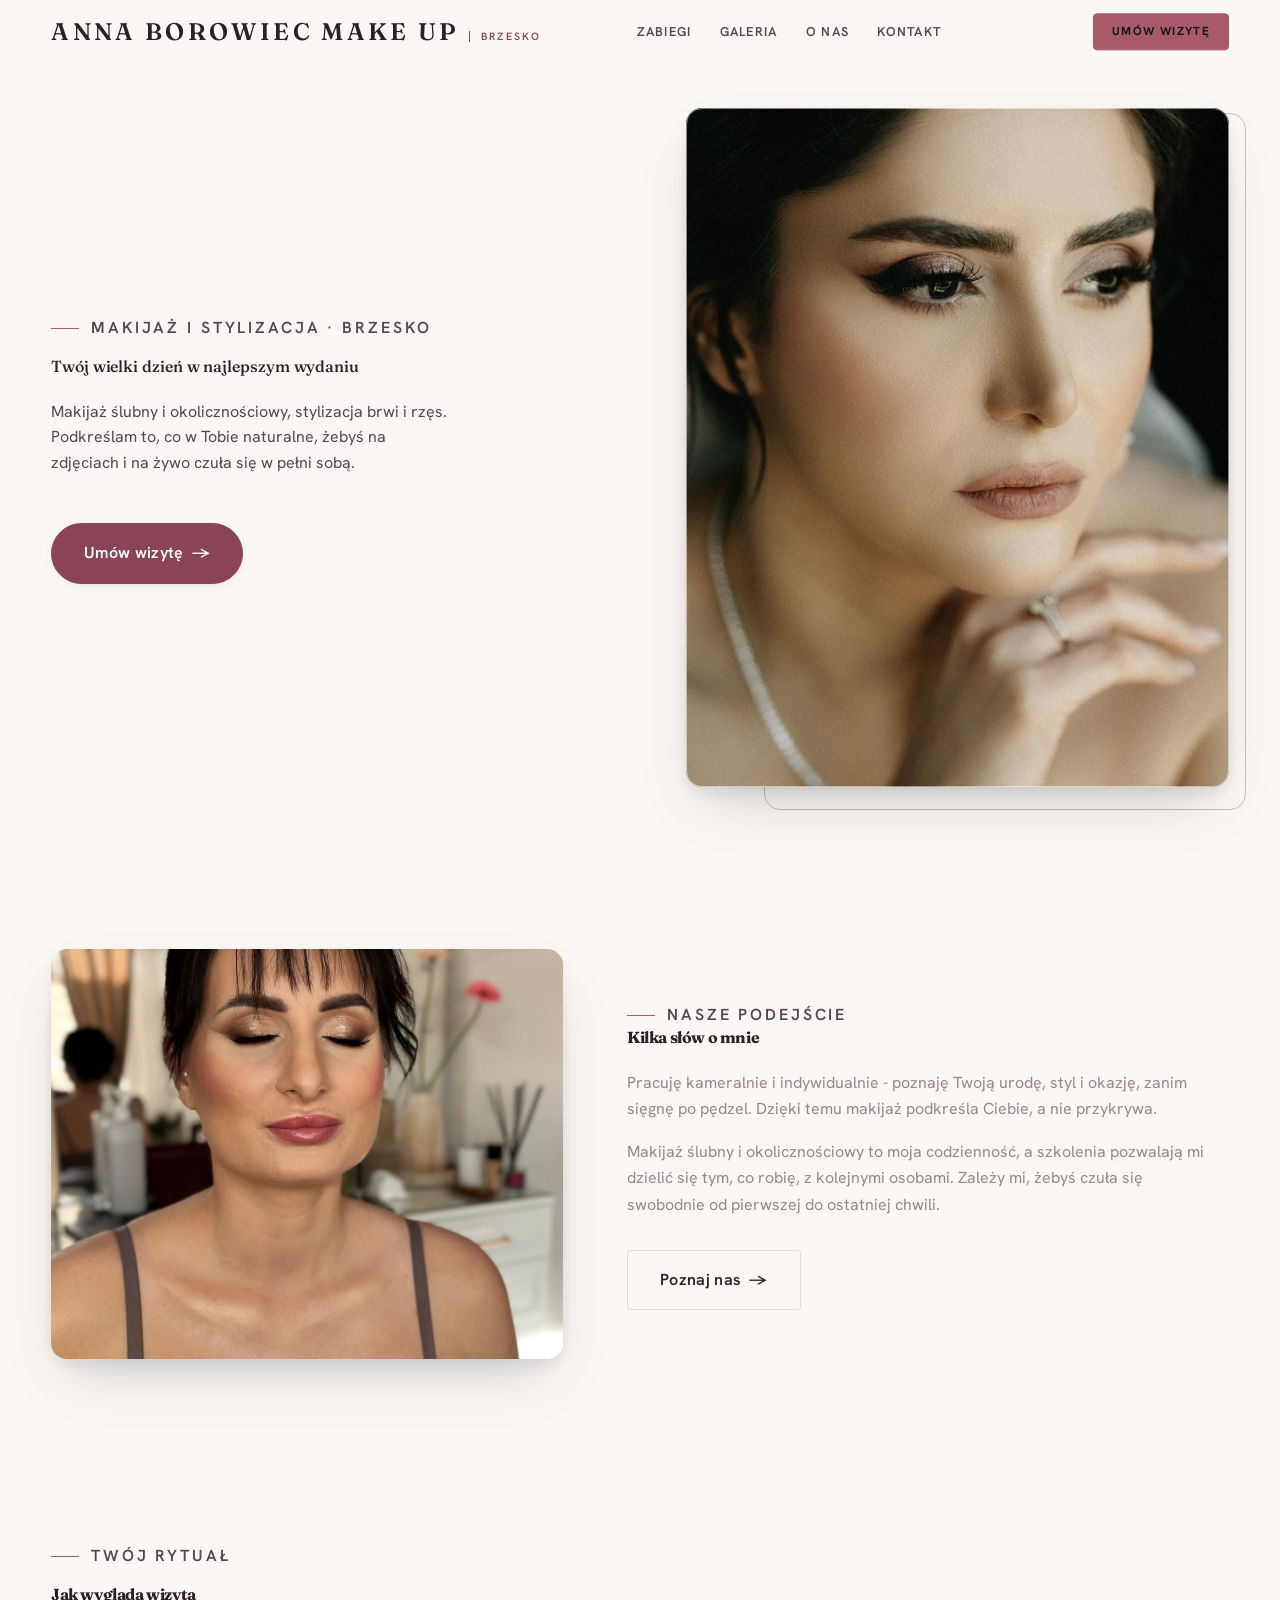
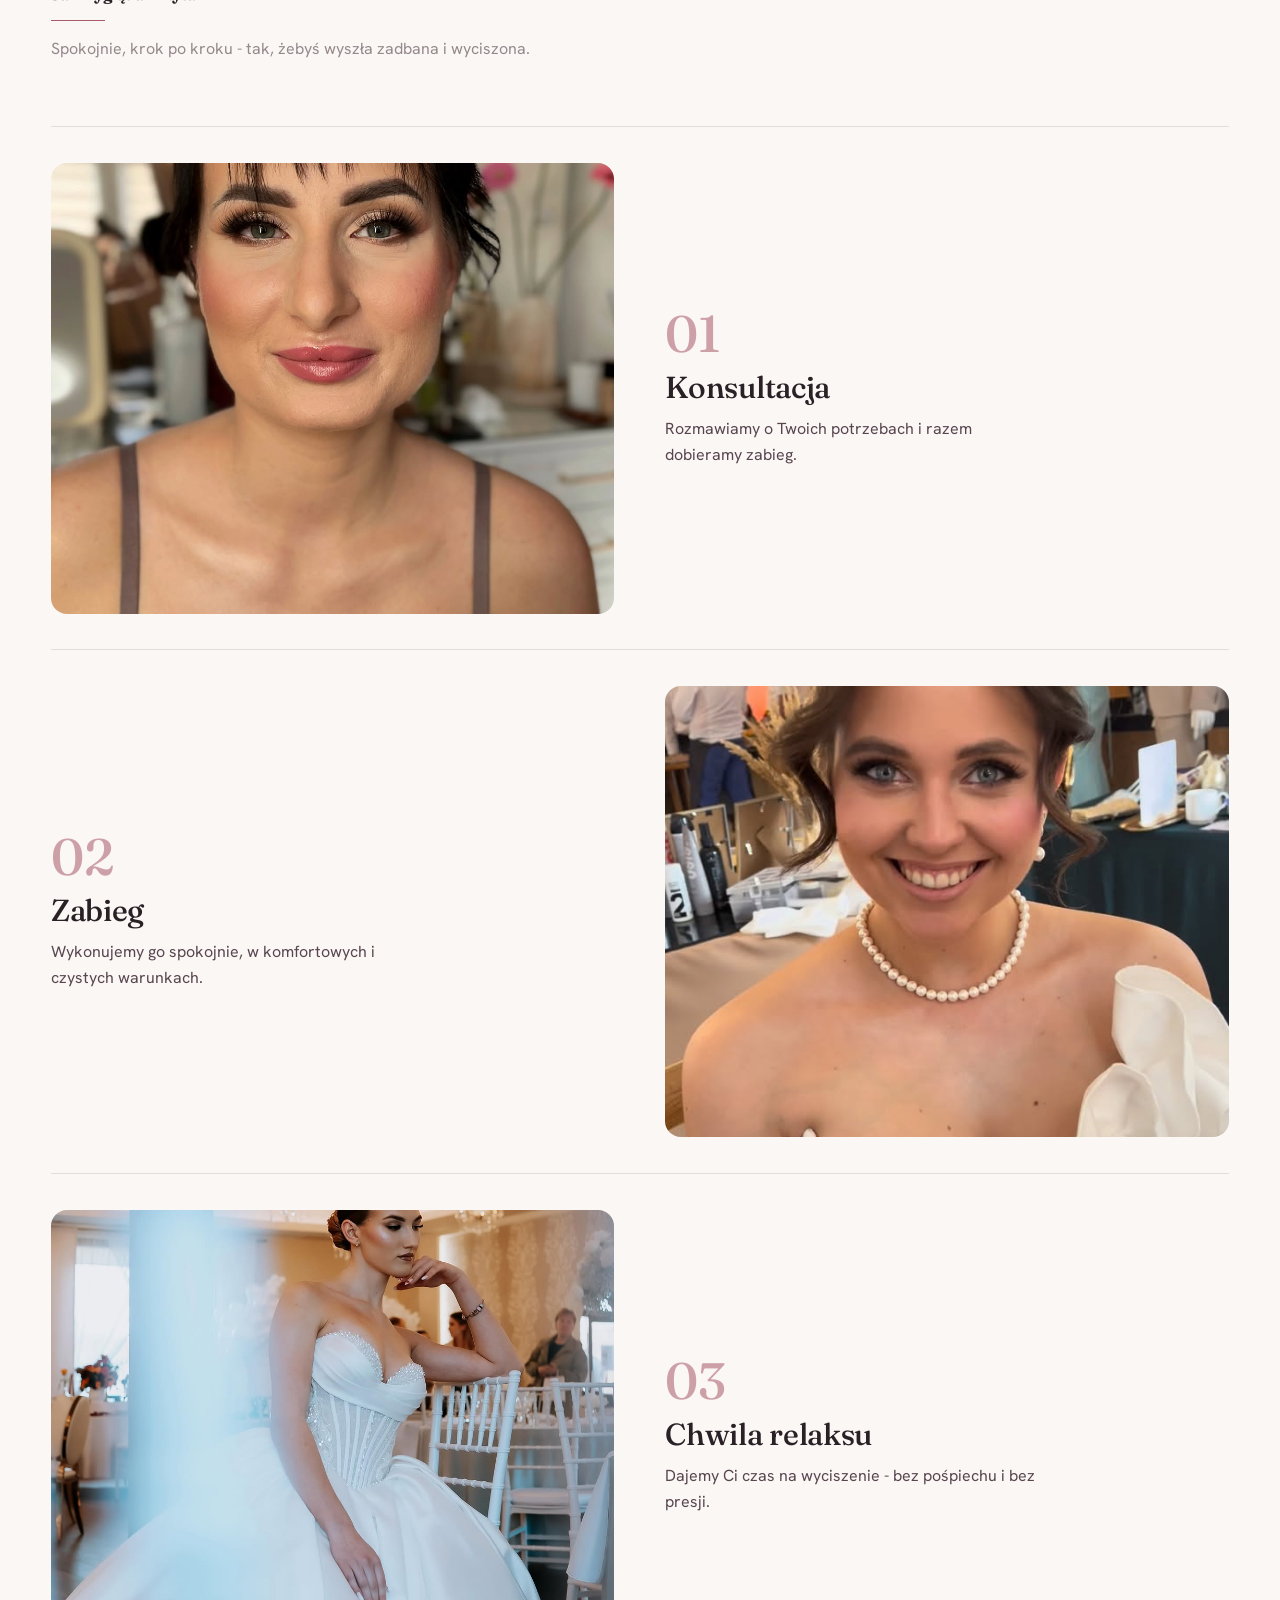
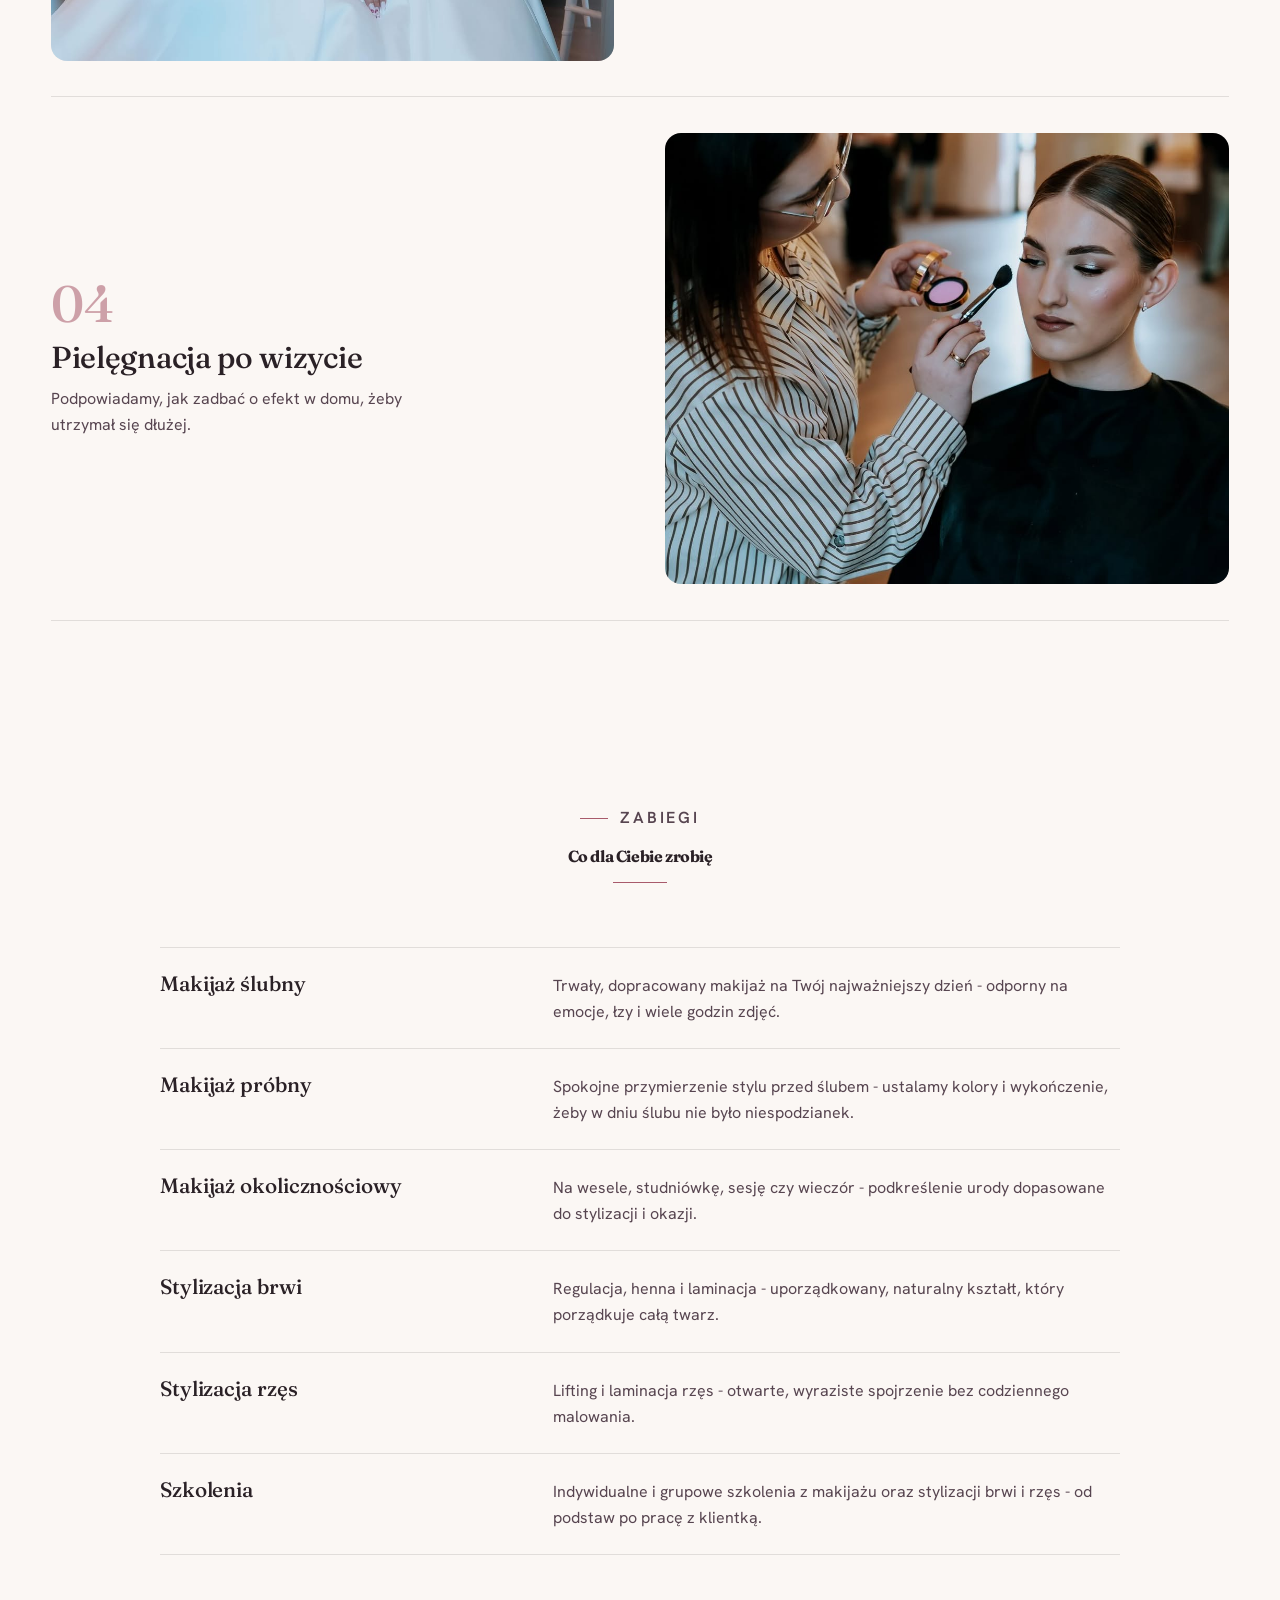
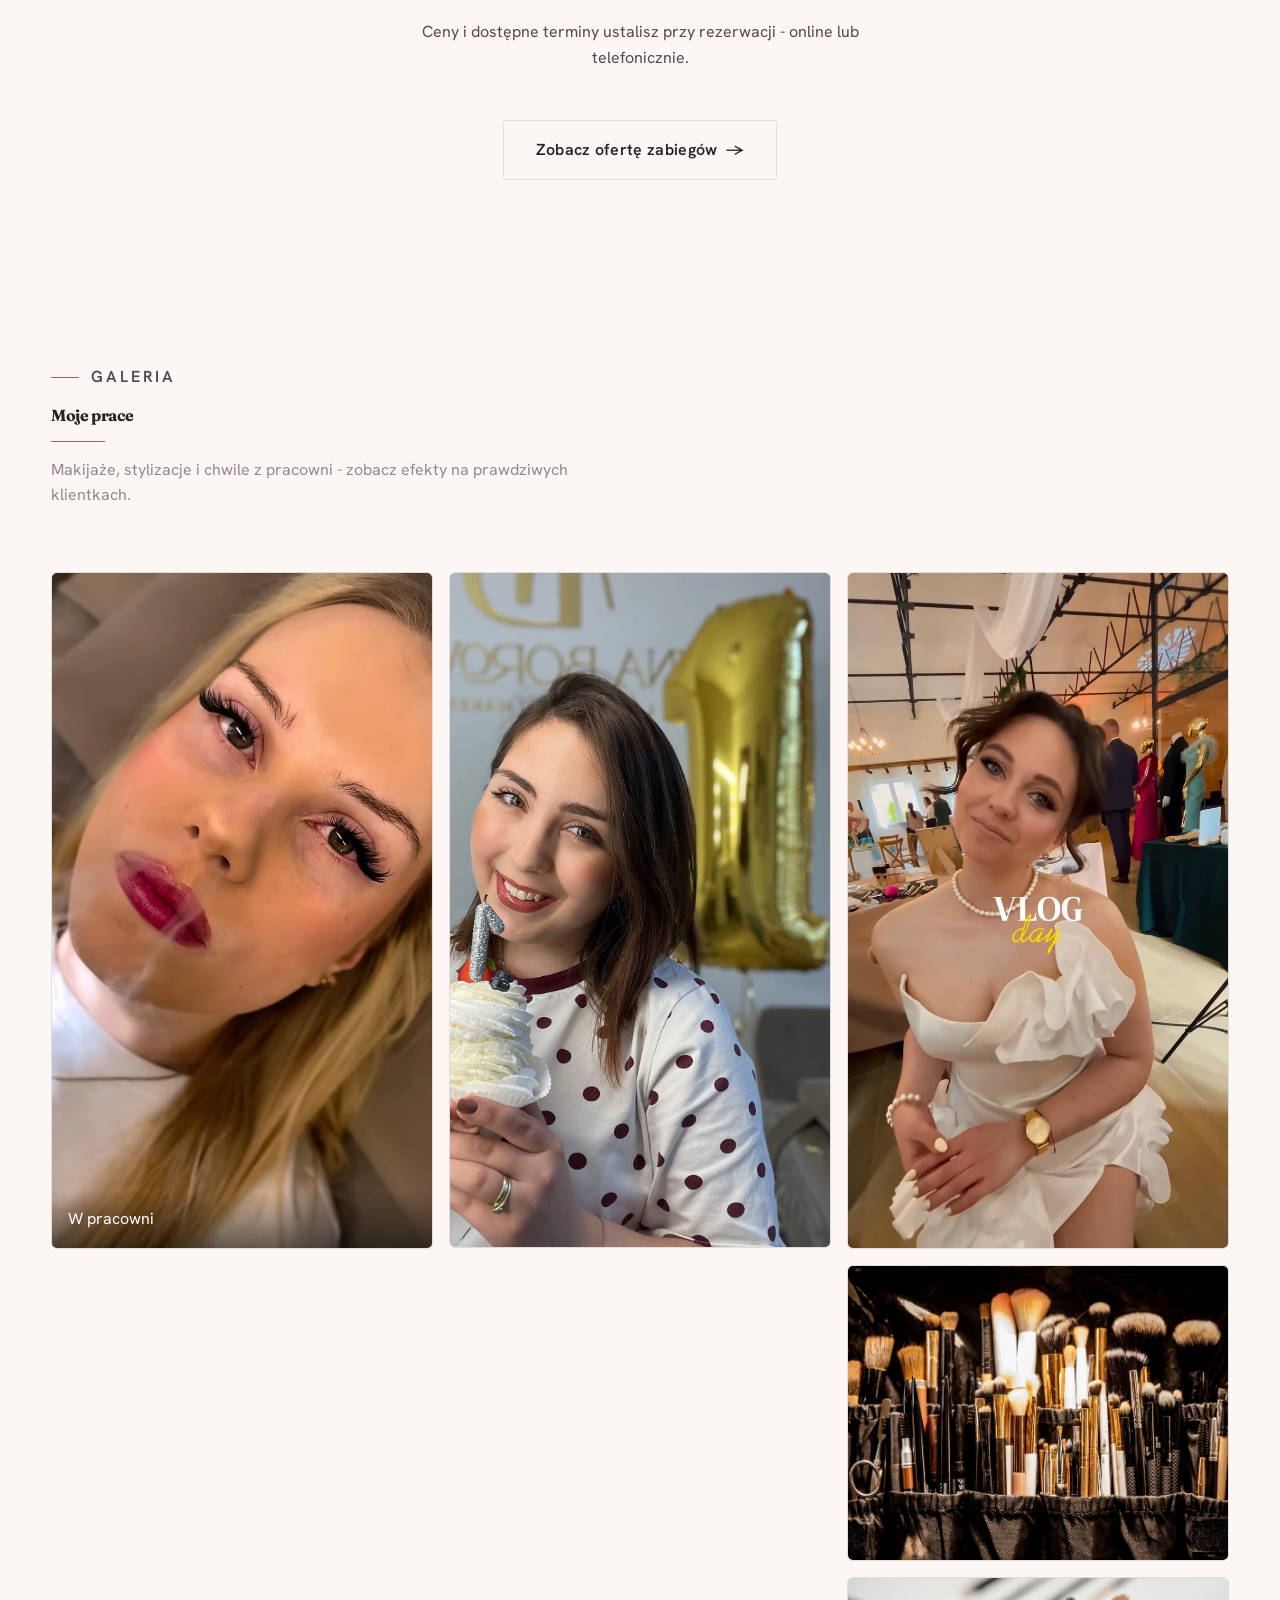
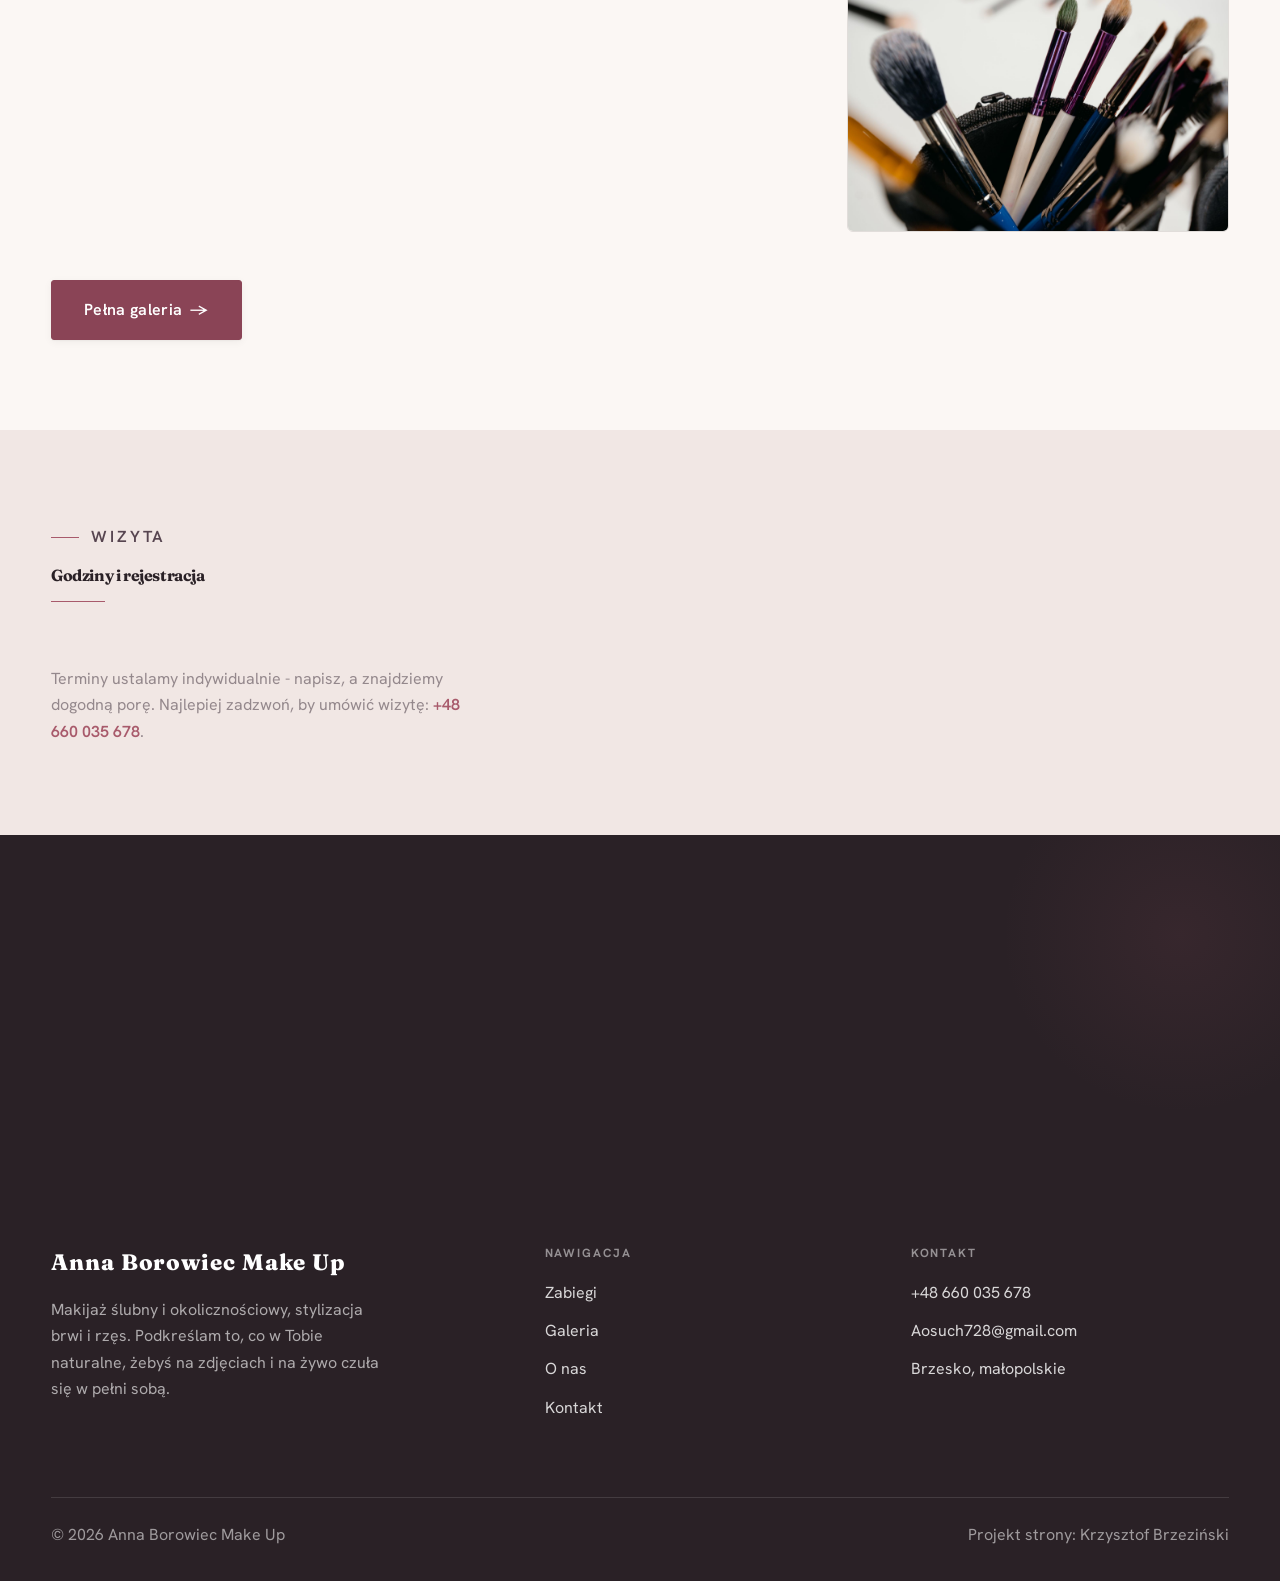
==== index.html @ dfd79455 "Strona demo: anna-borowiec-makeup" ====
<!DOCTYPE html>
<html lang="pl">
<head>
<meta charset="UTF-8">
<meta name="viewport" content="width=device-width, initial-scale=1.0">
<title>Anna Borowiec Make Up - Makijaż i stylizacja · Brzesko</title>
<meta name="description" content="Anna Borowiec Make Up - makijaż ślubny i okolicznościowy, stylizacja brwi i rzęs oraz szkolenia. Indywidualne podejście i dogodne terminy. Zapraszam.">
<link rel="preconnect" href="https://fonts.googleapis.com">
<link rel="preconnect" href="https://fonts.gstatic.com" crossorigin>
<link href="https://fonts.googleapis.com/css2?family=Fraunces:wght@500;600;700&family=Hanken+Grotesk:wght@400;500;600&display=swap" rel="stylesheet">
<link rel="stylesheet" href="assets/styles.css">
</head>
<body>

<header class="nav">
  <div class="wrap nav-inner">
    <a class="brand" href="index.html"><span class="name">Anna Borowiec Make Up</span><span class="sub">Brzesko</span></a>
    <nav class="nav-links">
      <a href="oferta.html">Zabiegi</a>
      <a href="realizacje.html">Galeria</a>
      <a href="o-nas.html">O nas</a>
      <a href="kontakt.html">Kontakt</a>
      <a href="kontakt.html" class="btn btn-accent">Umów wizytę</a>
    </nav>
    <button class="nav-toggle" aria-label="Menu"><span></span><span></span><span></span></button>
  </div>
</header>

<section class="hero-spa">
  <div class="wrap">
    <div class="hs-copy reveal">
      <span class="eyebrow">Makijaż i stylizacja · Brzesko</span>
      <h1 class="hs-claim">Twój wielki dzień w najlepszym wydaniu</h1>
      <p class="hs-lead">Makijaż ślubny i okolicznościowy, stylizacja brwi i rzęs. Podkreślam to, co w Tobie naturalne, żebyś na zdjęciach i na żywo czuła się w pełni sobą.</p>
      <a href="kontakt.html" class="btn btn-accent hs-cta">Umów wizytę <span class="arr">→</span></a>
    </div>
    <figure class="hs-fig reveal"><img src="img/hero.jpg" alt="Anna Borowiec Make Up"></figure>
  </div>
</section>
<section>
  <div class="wrap split">
    <div class="split-art reveal"><img src="img/g1.jpg" alt="Anna Borowiec Make Up" loading="lazy"></div>
    <div class="split-copy reveal">
      <span class="eyebrow">Nasze podejście</span>
      <h2>Kilka słów o mnie</h2>
      <p class="muted">Pracuję kameralnie i indywidualnie - poznaję Twoją urodę, styl i okazję, zanim sięgnę po pędzel. Dzięki temu makijaż podkreśla Ciebie, a nie przykrywa.</p>
      <p class="muted">Makijaż ślubny i okolicznościowy to moja codzienność, a szkolenia pozwalają mi dzielić się tym, co robię, z kolejnymi osobami. Zależy mi, żebyś czuła się swobodnie od pierwszej do ostatniej chwili.</p>
      <a href="o-nas.html" class="btn btn-ghost">Poznaj nas <span class="arr">→</span></a>
    </div>
  </div>
</section>
<section class="rytual">
  <div class="wrap">
    <div class="head reveal">
      <span class="eyebrow">Twój rytuał</span>
      <h2>Jak wygląda wizyta</h2>
      <p>Spokojnie, krok po kroku - tak, żebyś wyszła zadbana i wyciszona.</p>
    </div>
    <div class="ryt-list">
      <div class="ryt-row reveal">
        <figure class="ryt-fig"><img src="img/g2.jpg" alt="Konsultacja" loading="lazy"></figure>
        <div class="ryt-copy"><span class="ryt-no">01</span><h3>Konsultacja</h3><p>Rozmawiamy o Twoich potrzebach i razem dobieramy zabieg.</p></div>
      </div>
      <div class="ryt-row reveal">
        <figure class="ryt-fig"><img src="img/g3.jpg" alt="Zabieg" loading="lazy"></figure>
        <div class="ryt-copy"><span class="ryt-no">02</span><h3>Zabieg</h3><p>Wykonujemy go spokojnie, w komfortowych i czystych warunkach.</p></div>
      </div>
      <div class="ryt-row reveal">
        <figure class="ryt-fig"><img src="img/g4.jpg" alt="Chwila relaksu" loading="lazy"></figure>
        <div class="ryt-copy"><span class="ryt-no">03</span><h3>Chwila relaksu</h3><p>Dajemy Ci czas na wyciszenie - bez pośpiechu i bez presji.</p></div>
      </div>
      <div class="ryt-row reveal">
        <figure class="ryt-fig"><img src="img/g5.jpg" alt="Pielęgnacja po wizycie" loading="lazy"></figure>
        <div class="ryt-copy"><span class="ryt-no">04</span><h3>Pielęgnacja po wizycie</h3><p>Podpowiadamy, jak zadbać o efekt w domu, żeby utrzymał się dłużej.</p></div>
      </div>
    </div>
  </div>
</section>
<section class="menu-sec">
  <div class="wrap">
    <div class="head center reveal">
      <span class="eyebrow">Zabiegi</span>
      <h2>Co dla Ciebie zrobię</h2>
    </div>
    <div class="cennik">
      <div class="cennik-row reveal"><div class="cn-name"><h3>Makijaż ślubny</h3></div><div class="cn-desc">Trwały, dopracowany makijaż na Twój najważniejszy dzień - odporny na emocje, łzy i wiele godzin zdjęć.</div></div>
      <div class="cennik-row reveal"><div class="cn-name"><h3>Makijaż próbny</h3></div><div class="cn-desc">Spokojne przymierzenie stylu przed ślubem - ustalamy kolory i wykończenie, żeby w dniu ślubu nie było niespodzianek.</div></div>
      <div class="cennik-row reveal"><div class="cn-name"><h3>Makijaż okolicznościowy</h3></div><div class="cn-desc">Na wesele, studniówkę, sesję czy wieczór - podkreślenie urody dopasowane do stylizacji i okazji.</div></div>
      <div class="cennik-row reveal"><div class="cn-name"><h3>Stylizacja brwi</h3></div><div class="cn-desc">Regulacja, henna i laminacja - uporządkowany, naturalny kształt, który porządkuje całą twarz.</div></div>
      <div class="cennik-row reveal"><div class="cn-name"><h3>Stylizacja rzęs</h3></div><div class="cn-desc">Lifting i laminacja rzęs - otwarte, wyraziste spojrzenie bez codziennego malowania.</div></div>
      <div class="cennik-row reveal"><div class="cn-name"><h3>Szkolenia</h3></div><div class="cn-desc">Indywidualne i grupowe szkolenia z makijażu oraz stylizacji brwi i rzęs - od podstaw po pracę z klientką.</div></div>
    </div>
    <p class="menu-note">Ceny i dostępne terminy ustalisz przy rezerwacji - online lub telefonicznie.</p>
    <div style="text-align:center;margin-top:var(--space-7)" class="reveal"><a href="oferta.html" class="btn btn-ghost">Zobacz ofertę zabiegów <span class="arr">→</span></a></div>
  </div>
</section>
<section>
  <div class="wrap">
    <div class="head reveal">
      <span class="eyebrow">Galeria</span>
      <h2>Moje prace</h2>
      <p>Makijaże, stylizacje i chwile z pracowni - zobacz efekty na prawdziwych klientkach.</p>
    </div>
    <div class="gallery-masonry">
      <figure class="m-tile reveal"><img src="img/g6.jpg" alt="W pracowni" loading="lazy"><div class="cap">W pracowni</div></figure>
      <figure class="m-tile reveal"><img src="img/g7.jpg" alt="Anna Borowiec Make Up" loading="lazy"></figure>
      <figure class="m-tile reveal"><img src="img/g8.jpg" alt="Anna Borowiec Make Up" loading="lazy"></figure>
      <figure class="m-tile reveal"><img src="img/g9.jpg" alt="Anna Borowiec Make Up" loading="lazy"></figure>
      <figure class="m-tile reveal"><img src="img/g10.jpg" alt="Anna Borowiec Make Up" loading="lazy"></figure>
    </div>
    <div style="margin-top:var(--space-7)" class="reveal"><a href="realizacje.html" class="btn btn-accent">Pełna galeria <span class="arr">→</span></a></div>
  </div>
</section>
<section class="trust">
  <div class="wrap">
    <div class="head reveal">
      <span class="eyebrow">Wizyta</span>
      <h2>Godziny i rejestracja</h2>
    </div>
    <p class="reveal" style="color:var(--muted);max-width:48ch">Terminy ustalamy indywidualnie - napisz, a znajdziemy dogodną porę. Najlepiej zadzwoń, by umówić wizytę: <a href="tel:+48660035678" style="color:var(--accent);font-weight:600">+48 660 035 678</a>.</p>
  </div>
</section>
<section class="cta">
  <div class="wrap">
    <div class="reveal">
      <span class="eyebrow">Zapraszamy</span>
      <h2>Zadbaj o siebie. Umów wizytę.</h2>
      <p>Zadzwoń lub napisz - resztą zajmiemy się my.</p>
    </div>
    <div class="cta-actions reveal">
      <a href="kontakt.html" class="btn btn-light">Umów wizytę <span class="arr">→</span></a>
      <a href="tel:+48660035678" class="btn btn-ghost" style="color:#fff;border-color:rgba(255,255,255,.3)">+48 660 035 678</a>
    </div>
  </div>
</section>

<footer>
  <div class="wrap">
    <div class="foot-grid">
      <div class="foot-brand">
        <div class="name">Anna Borowiec Make Up</div>
        <p>Makijaż ślubny i okolicznościowy, stylizacja brwi i rzęs. Podkreślam to, co w Tobie naturalne, żebyś na zdjęciach i na żywo czuła się w pełni sobą.</p>
      </div>
      <div class="foot-col">
        <h4>Nawigacja</h4>
        <a href="oferta.html">Zabiegi</a>
        <a href="realizacje.html">Galeria</a>
        <a href="o-nas.html">O nas</a>
        <a href="kontakt.html">Kontakt</a>
      </div>
      <div class="foot-col">
        <h4>Kontakt</h4>
        <a href="tel:+48660035678">+48 660 035 678</a>
        <a href="mailto:Aosuch728@gmail.com">Aosuch728@gmail.com</a>
        <p>Brzesko, małopolskie</p>
      </div>
    </div>
    <div class="foot-bot">
      <span>© 2026 Anna Borowiec Make Up</span>
      <span>Projekt strony: Krzysztof Brzeziński</span>
    </div>
  </div>
</footer>
<div class="sticky-reserve"><a class="sr-book" href="kontakt.html">Umów wizytę</a><a class="sr-call" href="tel:+48660035678" aria-label="Zadzwoń"><svg class="ico-tel" width="16" height="16" viewBox="0 0 24 24" fill="none" aria-hidden="true"><path d="M6.6 10.8a15.5 15.5 0 0 0 6.6 6.6l2.2-2.2a1 1 0 0 1 1-.24 11.4 11.4 0 0 0 3.6.58 1 1 0 0 1 1 1V20a1 1 0 0 1-1 1A17 17 0 0 1 3 4a1 1 0 0 1 1-1h3.5a1 1 0 0 1 1 1c0 1.25.2 2.46.58 3.6a1 1 0 0 1-.25 1l-2.23 2.2Z" fill="currentColor"/></svg></a></div>

<script src="assets/main.js"></script>
</body>
</html>
---- assets/styles.css ----
/* ============================================================
   STOLBASZ — premium, architektoniczny B2B fit-out
   Jasna paleta, zero brązu. System wg premium-web-craft.
   Projekt strony: Krzysztof Brzeziński
   ============================================================ */

:root{
  /* PALETA — jasna, architektoniczna, chłodna */
  --paper:#FBF7F4;          /* główne tło */
  --paper-2:#F1E7E4;        /* sekcje alternatywne (chłodny jasny szary) */
  --paper-3:#F1E7E4;        /* delikatne wypełnienia */
  --ink:#2A2126;            /* tekst główny — chłodny grafit */
  --ink-soft:#574550;       /* nagłówki drugorzędne */
  --muted:#94888C;          /* tekst poboczny */
  --line:rgba(42,33,38,.12);/* hairline */
  --accent:#A85A6B;         /* stonowany petrol-slate — jedyny akcent */
  --accent-d:#8A4456;
  --accent-soft:rgba(168,90,107,.10);
  --dark:#2A2126;           /* sekcje ciemne (stopka/CTA) */

  /* ODSTĘPY — skala 4/8 */
  --space-1:4px; --space-2:8px; --space-3:12px; --space-4:16px; --space-5:24px;
  --space-6:32px; --space-7:48px; --space-8:64px; --space-9:96px; --space-10:128px;

  /* TYPOGRAFIA — fluid clamp() */
  --text-sm:clamp(.82rem,.8rem+.1vw,.9rem);
  --text-base:clamp(1rem,.97rem+.15vw,1.1rem);
  --text-lg:clamp(1.12rem,1.05rem+.3vw,1.3rem);
  --text-h3:clamp(1.2rem,1.1rem+.5vw,1.5rem);
  --text-h2:clamp(1.9rem,1.5rem+1.9vw,2.8rem);
  --text-h1:clamp(2.6rem,1.9rem+3.6vw,4.6rem);

  /* PROMIENIE — architektoniczne, raczej ostre */
  --r-sm:3px; --r-md:6px; --r-lg:10px;

  /* RUCH */
  --ease:cubic-bezier(.25,.46,.45,.94); --dur:.24s;

  /* CIENIE — miękkie, warstwowe */
  --sh-sm:0 1px 2px rgba(16,24,32,.04), 0 2px 8px rgba(16,24,32,.05);
  --sh-md:0 2px 6px rgba(16,24,32,.05), 0 12px 28px -8px rgba(16,24,32,.12);
  --sh-lg:0 6px 14px rgba(16,24,32,.07), 0 26px 56px -18px rgba(16,24,32,.22);

  --hairline:1px solid var(--line);

  --font-display:'Fraunces',serif;
  --font-body:'Hanken Grotesk',sans-serif;
}

*{box-sizing:border-box;margin:0;padding:0}
html{scroll-behavior:smooth}
body{
  font-family:var(--font-body);
  font-size:var(--text-base);
  line-height:1.65;
  color:var(--ink);
  background:var(--paper);
  -webkit-font-smoothing:antialiased;
  text-rendering:optimizeLegibility;
}
img{max-width:100%;display:block}
a{color:inherit;text-decoration:none}

.wrap{width:min(92%,1180px);margin-inline:auto}
section{padding-block:clamp(52px,6.5vw,96px)}

h1,h2,h3{font-family:var(--font-display);font-weight:700;line-height:1.08;letter-spacing:-.02em;color:var(--ink)}
h1{font-size:var(--text-h1);letter-spacing:-.035em}
h2{font-size:var(--text-h2);letter-spacing:-.025em}
h3{font-size:var(--text-h3)}
p{max-width:65ch}

.eyebrow{
  font-family:var(--font-body);
  font-size:var(--text-sm);
  font-weight:600;
  letter-spacing:.18em;
  text-transform:uppercase;
  color:var(--accent);
  display:inline-flex;align-items:center;gap:var(--space-3);
}
.eyebrow::before{content:"";width:28px;height:1px;background:var(--accent);display:inline-block}

.muted{color:var(--muted)}
.lead{font-size:var(--text-lg);line-height:1.55;color:var(--ink-soft);max-width:50ch}

/* ---------- BUTTONS ---------- */
.btn{
  display:inline-flex;align-items:center;gap:var(--space-2);
  font-weight:600;font-size:var(--text-sm);letter-spacing:.02em;
  padding:var(--space-4) var(--space-6);
  border-radius:var(--r-sm);
  transition:transform var(--dur) var(--ease),box-shadow var(--dur) var(--ease),background var(--dur) var(--ease);
  cursor:pointer;border:1px solid transparent;
}
.btn-accent{background:var(--accent);color:#fff;box-shadow:var(--sh-sm)}
.btn-accent:hover{background:var(--accent-d);transform:translateY(-2px);box-shadow:var(--sh-md)}
.btn-accent:active{transform:translateY(0);box-shadow:var(--sh-sm)}
.btn-ghost{background:transparent;color:var(--ink);border-color:var(--line)}
.btn-ghost:hover{border-color:var(--accent);color:var(--accent);transform:translateY(-2px)}
.btn-light{background:#fff;color:var(--ink);box-shadow:var(--sh-sm)}
.btn-light:hover{transform:translateY(-2px);box-shadow:var(--sh-md)}
.btn .arr{transition:transform var(--dur) var(--ease)}
.btn:hover .arr{transform:translateX(4px)}

/* ---------- NAV ---------- */
.nav{
  position:sticky;top:0;z-index:50;
  background:color-mix(in srgb,var(--paper) 88%,transparent);
  backdrop-filter:saturate(140%) blur(10px);
  border-bottom:var(--hairline);
}
.nav-inner{display:flex;align-items:center;justify-content:space-between;height:72px}
.brand{display:flex;flex-direction:column;line-height:1}
.brand .name{font-family:var(--font-display);font-weight:800;font-size:1.35rem;letter-spacing:.04em}
.brand .sub{font-size:.62rem;letter-spacing:.34em;text-transform:uppercase;color:var(--muted);margin-top:5px}
.nav-links{display:flex;align-items:center;gap:var(--space-6)}
.nav-links a{font-size:var(--text-sm);font-weight:500;color:var(--ink-soft);position:relative;padding-block:4px;transition:color var(--dur) var(--ease)}
.nav-links a::after{content:"";position:absolute;left:0;bottom:0;width:0;height:1.5px;background:var(--accent);transition:width var(--dur) var(--ease)}
.nav-links a:hover,.nav-links a.active{color:var(--ink)}
.nav-links a:hover::after,.nav-links a.active::after{width:100%}
.nav-links .btn{padding:var(--space-2) var(--space-5)}
/* przyciski w nav: właściwy kolor (przebij .nav-links a) + bez podkreślenia */
.nav-links a.btn-accent{color:#fff}
.nav-links a.btn-ghost,.nav-links a.btn-light{color:var(--ink)}
.nav-links a.btn::after{display:none}
.nav-toggle{display:none;background:none;border:none;cursor:pointer;flex-direction:column;gap:5px;padding:8px}
.nav-toggle span{width:24px;height:2px;background:var(--ink);transition:var(--dur)}

/* ---------- HERO (split) ---------- */
.hero{position:relative;overflow:hidden;border-bottom:var(--hairline)}
.hero-grid{display:grid;grid-template-columns:1.05fr .95fr;gap:clamp(24px,4vw,60px);align-items:center;
  padding-block:clamp(36px,4.5vw,64px)}
.hero-copy .eyebrow{margin-bottom:var(--space-5)}
.hero-copy h1{margin-bottom:var(--space-5)}
.hero-copy .lead{margin-bottom:var(--space-7)}
.hero-actions{display:flex;flex-wrap:wrap;gap:var(--space-4)}
.hero-art{position:relative;aspect-ratio:4/3;border-radius:var(--r-lg);overflow:hidden;box-shadow:var(--sh-lg)}
.hero-art img{width:100%;height:100%;object-fit:cover}
.hero-art::after{content:"";position:absolute;inset:0;background:linear-gradient(180deg,transparent 55%,rgba(18,24,28,.28))}
.hero-badge{position:absolute;left:var(--space-5);bottom:var(--space-5);z-index:2;
  background:rgba(252,252,251,.94);backdrop-filter:blur(4px);
  border-radius:var(--r-md);padding:var(--space-4) var(--space-5);box-shadow:var(--sh-md);max-width:78%}
.hero-badge strong{display:block;font-family:var(--font-display);font-size:1rem;letter-spacing:-.01em}
.hero-badge span{font-size:var(--text-sm);color:var(--muted)}

/* ---------- HERO duży / kinowy (strona główna) ---------- */
.hero-cine{position:relative;min-height:clamp(560px,82vh,840px);min-height:clamp(560px,82svh,840px);display:flex;align-items:center;overflow:hidden;border-bottom:var(--hairline)}
.hero-cine>img{position:absolute;inset:0;width:100%;height:100%;object-fit:cover;z-index:0}
.hero-cine::after{content:"";position:absolute;inset:0;z-index:1;
  background:linear-gradient(95deg,rgba(13,18,23,.86) 0%,rgba(13,18,23,.64) 32%,rgba(13,18,23,.24) 62%,rgba(13,18,23,.04) 100%)}
.hero-cine .wrap{position:relative;z-index:2;padding-block:var(--space-8)}
.hero-cine .hero-copy{max-width:660px}
.hero-cine .eyebrow{color:#fff;margin-bottom:var(--space-5)}
.hero-cine .eyebrow::before{background:#fff}
.hero-cine h1{color:#fff;margin-bottom:var(--space-5);font-size:clamp(2.9rem,2rem+4.4vw,5.2rem)}
.hero-cine .lead{color:rgba(255,255,255,.92);max-width:48ch;margin-bottom:var(--space-7)}
.hero-cine .hero-actions{display:flex;flex-wrap:wrap;gap:var(--space-4)}
@media(max-width:680px){
  .hero-cine{min-height:clamp(520px,76vh,640px);min-height:clamp(520px,76svh,640px);align-items:flex-end}
  .hero-cine::after{background:linear-gradient(0deg,rgba(13,18,23,.9) 6%,rgba(13,18,23,.45) 55%,rgba(13,18,23,.25) 100%)}
  .hero-cine .wrap{padding-bottom:var(--space-9)}
}

/* full-bleed hero variant (podstrony) */
.pagehead{position:relative;min-height:46vh;min-height:46svh;display:flex;align-items:flex-end;overflow:hidden;border-bottom:var(--hairline)}
.pagehead img{position:absolute;inset:0;width:100%;height:100%;object-fit:cover}
.pagehead::after{content:"";position:absolute;inset:0;background:linear-gradient(180deg,rgba(18,24,28,.25),rgba(18,24,28,.62))}
.pagehead .wrap{position:relative;z-index:2;padding-block:var(--space-9);color:#fff}
.pagehead h1{color:#fff;max-width:18ch}
.pagehead .eyebrow{color:#fff}
.pagehead .eyebrow::before{background:#fff}
.pagehead p{color:rgba(255,255,255,.86);margin-top:var(--space-4);max-width:54ch}

/* ---------- STRIP (pasek skrótów / liczby) ---------- */
.strip{background:var(--dark);color:#fff}
.strip .wrap{display:grid;grid-template-columns:repeat(4,1fr);gap:var(--space-6);padding-block:var(--space-8)}
.strip .item .k{font-family:var(--font-display);font-size:clamp(1.6rem,1.2rem+1.4vw,2.4rem);font-weight:800;letter-spacing:-.02em;color:#fff}
.strip .item .v{font-size:var(--text-sm);color:rgba(255,255,255,.66);margin-top:var(--space-2);line-height:1.45}
.strip .item{border-left:2px solid var(--accent);padding-left:var(--space-5)}

/* ---------- SECTION HEAD ---------- */
.head{max-width:48rem;margin-bottom:var(--space-8)}
.head.center{margin-inline:auto;text-align:center}
.head .eyebrow{margin-bottom:var(--space-4)}
.head h2{margin-bottom:var(--space-4)}
.head p{color:var(--muted);font-size:var(--text-lg);line-height:1.55}
.head.center p{margin-inline:auto}

/* ---------- INTRO SPLIT ---------- */
.split{display:grid;grid-template-columns:.92fr 1.08fr;gap:clamp(28px,5vw,80px);align-items:center}
.split.rev{grid-template-columns:1.08fr .92fr}
.split.rev .split-art{order:-1}
.split-art{position:relative;aspect-ratio:5/4;border-radius:var(--r-lg);overflow:hidden;box-shadow:var(--sh-lg)}
.split-art img{width:100%;height:100%;object-fit:cover}
.split-copy h2{margin-bottom:var(--space-5)}
.split-copy p+p{margin-top:var(--space-4)}
.split-copy .btn{margin-top:var(--space-6)}

/* ---------- SERVICES (zakres) ---------- */
.svc-grid{display:grid;grid-template-columns:repeat(auto-fit,minmax(280px,1fr));gap:var(--space-5)}
.svc{background:#fff;border:var(--hairline);border-radius:var(--r-md);padding:var(--space-7) var(--space-6);
  transition:transform var(--dur) var(--ease),box-shadow var(--dur) var(--ease),border-color var(--dur) var(--ease);
  position:relative;overflow:hidden}
.svc::before{content:"";position:absolute;left:0;top:0;width:3px;height:0;background:var(--accent);transition:height var(--dur) var(--ease)}
.svc:hover{transform:translateY(-4px);box-shadow:var(--sh-md);border-color:transparent}
.svc:hover::before{height:100%}
.svc .ic{font-family:var(--font-display);font-size:.8rem;font-weight:700;letter-spacing:.12em;color:var(--accent);margin-bottom:var(--space-4)}
.svc h3{margin-bottom:var(--space-3);font-size:1.22rem}
.svc p{color:var(--muted);font-size:var(--text-base);line-height:1.6}

/* big detailed service rows */
.svc-row{display:grid;grid-template-columns:.8fr 1.2fr;gap:clamp(20px,4vw,60px);align-items:center;padding-block:var(--space-8)}
.svc-row+.svc-row{border-top:var(--hairline)}
.svc-row.rev{grid-template-columns:1.2fr .8fr}
.svc-row.rev .svc-row-art{order:-1}
.svc-row-art{aspect-ratio:4/3;border-radius:var(--r-md);overflow:hidden;box-shadow:var(--sh-md)}
.svc-row-art img{width:100%;height:100%;object-fit:cover}
.svc-row h3{font-size:1.5rem;margin-bottom:var(--space-4)}
.svc-row .num{font-family:var(--font-display);font-size:.85rem;font-weight:700;letter-spacing:.14em;color:var(--accent);display:block;margin-bottom:var(--space-3)}
.svc-row ul{list-style:none;margin-top:var(--space-4);display:flex;flex-direction:column;gap:var(--space-2)}
.svc-row li{position:relative;padding-left:var(--space-5);color:var(--muted);font-size:var(--text-base)}
.svc-row li::before{content:"";position:absolute;left:0;top:.62em;width:8px;height:1px;background:var(--accent)}

/* ---------- GALLERY (realizacje) ---------- */
.gallery{display:grid;grid-template-columns:repeat(12,1fr);gap:var(--space-4);grid-auto-rows:200px}
/* GALERIA MASONRY — pionowe zdjęcia (portrety beauty/wellness) bez przycinania: kolumny, height auto */
.gallery-masonry{column-count:3;column-gap:var(--space-4)}
@media(max-width:900px){.gallery-masonry{column-count:2}}
@media(max-width:560px){.gallery-masonry{column-count:1}}
.gallery-masonry .m-tile{break-inside:avoid;margin:0 0 var(--space-4);padding:0;position:relative;overflow:hidden;border-radius:var(--r-md);border:1px solid var(--line)}
.gallery-masonry .m-tile img{width:100%;height:auto;display:block}
.gallery-masonry .m-tile .cap{position:absolute;left:0;right:0;bottom:0;padding:var(--space-4);color:#fff;background:linear-gradient(0deg,rgba(0,0,0,.55),transparent);font-size:var(--text-sm)}
.tile{position:relative;overflow:hidden;border-radius:var(--r-md);box-shadow:var(--sh-sm);
  transition:transform var(--dur) var(--ease),box-shadow var(--dur) var(--ease)}
.tile img{width:100%;height:100%;object-fit:cover;transition:transform .6s var(--ease)}
.tile:hover{box-shadow:var(--sh-md)}
.tile:hover img{transform:scale(1.05)}
.tile .cap{position:absolute;left:0;right:0;bottom:0;padding:var(--space-5) var(--space-4) var(--space-4);
  background:linear-gradient(transparent,rgba(18,24,28,.78));color:#fff;
  font-size:var(--text-sm);font-weight:600;letter-spacing:.01em;
  opacity:0;transform:translateY(8px);transition:var(--dur) var(--ease)}
.tile:hover .cap{opacity:1;transform:translateY(0)}
.tile .cap small{display:block;font-weight:400;opacity:.78;letter-spacing:.04em;text-transform:uppercase;font-size:.66rem;margin-top:3px}
/* bento spans */
.t-wide{grid-column:span 6}
.t-tall{grid-column:span 6;grid-row:span 2}
.t-std{grid-column:span 6}
.t-third{grid-column:span 4}
.t-two3{grid-column:span 8}

/* ---------- TRUST / WIARYGODNOŚĆ ---------- */
.trust{background:var(--paper-2)}
.trust-grid{display:grid;grid-template-columns:repeat(auto-fit,minmax(240px,1fr));gap:var(--space-5);margin-top:var(--space-7)}
.trust-card{background:#fff;border-radius:var(--r-md);padding:var(--space-7) var(--space-6);box-shadow:var(--sh-sm);border-top:3px solid var(--accent)}
.trust-card .big{font-family:var(--font-display);font-size:clamp(1.8rem,1.3rem+1.6vw,2.6rem);font-weight:800;letter-spacing:-.02em;color:var(--ink);line-height:1}
.trust-card h3{font-size:1.12rem;margin:var(--space-3) 0 var(--space-2)}
.trust-card p{color:var(--muted);font-size:var(--text-base);line-height:1.55}

/* ---------- CTA band ---------- */
.cta{background:var(--dark);color:#fff;position:relative;overflow:hidden}
.cta .wrap{display:grid;grid-template-columns:1.4fr .6fr;gap:var(--space-7);align-items:center;position:relative;z-index:2}
.cta h2{color:#fff;max-width:20ch}
.cta p{color:rgba(255,255,255,.74);margin-top:var(--space-4)}
.cta-actions{display:flex;flex-direction:column;gap:var(--space-3);align-items:flex-start}
.cta::before{content:"";position:absolute;right:-80px;top:-80px;width:360px;height:360px;border-radius:50%;
  background:radial-gradient(circle,var(--accent-soft),transparent 70%)}

/* ---------- CONTACT ---------- */
.contact-grid{display:grid;grid-template-columns:.85fr 1.15fr;gap:clamp(28px,4vw,56px);align-items:start}
.info-list{display:flex;flex-direction:column;gap:var(--space-2)}
.info-row{display:flex;gap:var(--space-4);align-items:flex-start;padding-block:var(--space-4);border-bottom:var(--hairline)}
.info-row .ic{flex:none;width:42px;height:42px;display:grid;place-items:center;border-radius:50%;
  background:var(--accent-soft);color:var(--accent);font-size:1.05rem}
.info-row .lbl{font-size:.72rem;letter-spacing:.14em;text-transform:uppercase;color:var(--muted)}
.info-row .val{font-weight:600;font-size:var(--text-base);margin-top:2px}
.info-row a.val:hover{color:var(--accent)}
.map{border:none;border-radius:var(--r-lg);box-shadow:var(--sh-md);width:100%;height:100%;min-height:380px;filter:grayscale(.2) contrast(1.02)}
.form{background:#fff;border:var(--hairline);border-radius:var(--r-lg);padding:clamp(24px,3vw,40px);box-shadow:var(--sh-sm)}
.form .fld{margin-bottom:var(--space-5)}
.form label{display:block;font-size:var(--text-sm);font-weight:600;margin-bottom:var(--space-2)}
.form input,.form textarea{width:100%;font-family:inherit;font-size:var(--text-base);color:var(--ink);
  padding:var(--space-4);border:var(--hairline);border-radius:var(--r-sm);background:var(--paper);transition:border-color var(--dur)}
.form input:focus,.form textarea:focus{outline:none;border-color:var(--accent);background:#fff}
.form textarea{resize:vertical;min-height:120px}
.form .note{font-size:var(--text-sm);color:var(--muted);margin-top:var(--space-3)}

/* ---------- FOOTER ---------- */
footer{background:var(--dark);color:#fff;padding-block:var(--space-9) var(--space-6)}
.foot-grid{display:grid;grid-template-columns:1.4fr 1fr 1fr;gap:var(--space-7);margin-bottom:var(--space-8)}
.foot-brand .name{font-family:var(--font-display);font-weight:800;font-size:1.4rem;letter-spacing:.04em}
.foot-brand p{color:rgba(255,255,255,.62);margin-top:var(--space-4);font-size:var(--text-base);max-width:38ch}
.foot-col h4{font-size:.74rem;letter-spacing:.16em;text-transform:uppercase;color:rgba(255,255,255,.5);margin-bottom:var(--space-4)}
.foot-col a,.foot-col p{display:block;color:rgba(255,255,255,.82);font-size:var(--text-base);margin-bottom:var(--space-3)}
.foot-col a:hover{color:#fff}
.foot-bot{border-top:1px solid rgba(255,255,255,.12);padding-top:var(--space-5);display:flex;justify-content:space-between;flex-wrap:wrap;gap:var(--space-3);
  font-size:var(--text-sm);color:rgba(255,255,255,.55)}
.foot-bot a:hover{color:#fff}

/* ---------- REVEAL ---------- */
.reveal{opacity:0;transform:translateY(22px);transition:opacity .6s var(--ease),transform .6s var(--ease)}
.reveal.in{opacity:1;transform:none}

/* ---------- RESPONSIVE ---------- */
@media(max-width:920px){
  .hero-grid,.split,.split.rev,.svc-row,.svc-row.rev,.cta .wrap,.contact-grid,.foot-grid{grid-template-columns:1fr}
  .split.rev .split-art,.svc-row.rev .svc-row-art{order:0}
  .hero-art{aspect-ratio:16/10;max-height:420px}
  .strip .wrap{grid-template-columns:repeat(2,1fr);gap:var(--space-7)}
  .gallery{grid-auto-rows:180px}
  .t-wide,.t-tall,.t-std,.t-third,.t-two3{grid-column:span 6}
  .t-tall{grid-row:span 1}
  .cta-actions{flex-direction:row;flex-wrap:wrap}
  .foot-grid{gap:var(--space-6)}
}
@media(max-width:680px){
  .nav-links{position:fixed;inset:72px 0 auto 0;background:var(--paper);flex-direction:column;align-items:stretch;
    gap:0;padding:var(--space-4) 6%;border-bottom:var(--hairline);box-shadow:var(--sh-md);
    transform:translateY(-120%);transition:transform var(--dur) var(--ease)}
  .nav-links.open{transform:translateY(0)}
  .nav-links a{padding-block:var(--space-4);border-bottom:var(--hairline)}
  .nav-links .btn{margin-top:var(--space-3);justify-content:center}
  .nav-toggle{display:flex}
  .strip .wrap{grid-template-columns:1fr}
  .gallery{grid-template-columns:repeat(6,1fr)}
  .foot-grid{grid-template-columns:1fr}
}
@media(prefers-reduced-motion:reduce){
  *{animation-duration:.01ms!important;transition:none!important}
  .reveal{opacity:1!important;transform:none!important}
  html{scroll-behavior:auto}
}

/* ============================================================
   PREMIUM LAYER — destylat deep-researchu branż (anty-AI, spokój).
   Zmienne STOLBASZ (--accent/--ink/--paper/--line/--dark). Ruch ledwo
   zauważalny, krzywa cubic-bezier(.16,.84,.44,1); prefers-reduced-motion
   pokryte blanketem wyżej. Karty hairline zamiast cieni = #1 sygnał „nie-AI".
   ============================================================ */

/* więcej oddechu między sekcjami (liderzy: 110-130px) */
section{padding-block:clamp(64px,8vw,128px)}

/* 1) Aksamitny reveal — dłuższa, miękka krzywa zamiast „skoku" */
.reveal{transition:opacity .9s cubic-bezier(.16,.84,.44,1),transform .9s cubic-bezier(.16,.84,.44,1);will-change:opacity,transform}
/* stagger TYLKO w galerii (tam pozycja = porządek dzieci) */
.gallery .reveal:nth-child(2){transition-delay:.07s}
.gallery .reveal:nth-child(3){transition-delay:.14s}
.gallery .reveal:nth-child(4){transition-delay:.21s}
.gallery .reveal:nth-child(5){transition-delay:.28s}
.gallery .reveal:nth-child(6){transition-delay:.35s}

/* 2) Hero STATYCZNY na .hero-cine — Ken Burns CAŁKIEM WYŁĄCZONY 26.06 (3. zgłoszenie Szymona).
   GENEZA: animowanie scale na <img> hero z teksturami (cegły/framugi) re-samplinguje obraz
   klatka po klatce → na części ekranów drobne drganie/shimmer = „heroshot się trzęsie".
   translateY usunięto wcześniej, scale-only + will-change/GPU NIE wystarczyły do GWARANCJI gładkości.
   Krzysztof zażądał pewności („make sure, że błąd się nie pojawi") > efekt. Zero animacji = 0% drgania.
   Delikatny zoom zostaje TYLKO w pełnoekranowych hero gastro/studio (hg-bg/hs-bg — tło, inny
   mechanizm, chwalone, nigdy nie zgłaszane). NIE wracać do KB na .hero-cine bez realnego testu
   na sprzęcie klienta — to ryzyko regresji „trzęsienia”. */
/* BEZPIECZNY "wow" na hero = jednorazowy FADE-IN (opacity), nie zoom.
   opacity nie dotyka bitmapy → gładkie na KAŻDYM zdjęciu/ekranie/GPU, zero ryzyka migotania.
   Geometryczny ruch (scale/translate) na .hero-cine jest ZAKAZANY (bramka pilnuje). */
@keyframes heroFade{from{opacity:0}to{opacity:1}}
.hero-cine>img{transform:none;animation:heroFade 1.1s ease-out both}

/* 3) Akcentowy hairline pod nagłówkiem sekcji, który „rysuje się" przy wejściu */
.head h2{position:relative;padding-bottom:18px}
.head h2::after{content:"";position:absolute;left:0;bottom:0;height:1px;width:0;background:var(--accent);transition:width 1s cubic-bezier(.16,.84,.44,1) .15s}
.head.center h2::after{left:50%;transform:translateX(-50%)}
.head.reveal.in h2::after,.head.center.reveal.in h2::after{width:54px}

/* 4) Karty HAIRLINE zamiast cieni/zaokrągleń (najmocniejszy anty-AI detal) */
.svc{background:transparent;border:1px solid var(--line);border-radius:var(--r-sm);box-shadow:none}
.svc:hover{box-shadow:none;border-color:var(--accent);transform:translateY(-3px)}
.trust-card{background:transparent;box-shadow:none;border:1px solid var(--line);border-top:2px solid var(--accent);border-radius:var(--r-sm)}
.tile{box-shadow:none;border-radius:var(--r-sm)}
.tile:hover{box-shadow:none}

/* 5) Sticky-nav kondensuje się po przewinięciu (sygnał dopracowania) */
.nav{transition:box-shadow .4s ease,background .4s ease}
.nav.is-stuck{box-shadow:0 1px 0 var(--line),0 14px 30px -24px rgba(0,0,0,.45)}
.nav-inner{transition:height .35s var(--ease)}
.nav.is-stuck .nav-inner{height:60px}

/* 6) MANIFESTO — pełnoekranowy cytat-bohater (zastępuje generyczne „Dlaczego my") */
.manifesto{background:var(--paper-2);text-align:center}
.manifesto .wrap{max-width:60rem}
.manifesto p{font-family:var(--font-display);font-style:italic;font-size:clamp(1.6rem,1rem+2.4vw,2.8rem);line-height:1.32;color:var(--ink-soft);margin-inline:auto;max-width:26ch;position:relative;padding-top:var(--space-8)}
.manifesto p::before{content:"";position:absolute;top:0;left:50%;transform:translateX(-50%);width:54px;height:1px;background:var(--accent)}
.manifesto p span{color:var(--accent);font-style:italic}

/* 7) GATEWAYS — 3 duże bramy-zdjęcia (zamiast paska menu usług) */
.gateways{display:grid;grid-template-columns:repeat(3,1fr);gap:var(--space-4)}
.gateway{position:relative;aspect-ratio:3/4;overflow:hidden;border-radius:var(--r-sm);display:block}
.gateway img{width:100%;height:100%;object-fit:cover;transition:transform .8s var(--ease),filter .5s var(--ease)}
.gateway::after{content:"";position:absolute;inset:0;background:linear-gradient(180deg,transparent 38%,rgba(18,24,28,.74))}
.gateway:hover img{transform:scale(1.05);filter:brightness(1.05)}
.gateway .g-ttl{position:absolute;left:0;right:0;bottom:0;z-index:2;padding:var(--space-6) var(--space-5);color:#fff;font-family:var(--font-display);font-size:1.45rem;letter-spacing:-.01em;line-height:1.15}
.gateway .g-ttl small{display:block;font-family:var(--font-body);font-size:var(--text-sm);font-weight:400;opacity:.82;letter-spacing:.03em;margin-top:5px}
@media(max-width:760px){.gateways{grid-template-columns:1fr}.gateway{aspect-ratio:16/10}}

/* 8) LOGO klienta w nagłówku (gdy podane --logo) */
.brand-logo{height:40px;width:auto;max-width:220px;object-fit:contain;display:block}
.nav.is-stuck .brand-logo{height:34px}
@media(max-width:680px){.brand-logo{height:32px}}

/* === rodzina: wellness === */
/* ============================================================
   RODZINA: WELLNESS (beauty / spa / head spa / masaż / kosmetologia)
   Doklejane NA WIERZCH base.css. Skin beauty (Fraunces + śliwka) lub spa (Marcellus + złoto).
   Filozofia: ATMOSFERA + ZADBANIE O SIEBIE + "Umów wizytę". Miękko, zmysłowo, spokojnie.
   Tokeny TYLKO istniejące. Ceny/zabiegi/specjaliści/before-after tylko realne.
   ============================================================ */

/* --- Miększe, eleganckie karty --- */
.svc,.trust-card,.tile,.gateway,.split-art,.svc-row-art{border-radius:var(--r-lg)}

/* --- CENNIK / ZABIEGI (kategorie; ceny tylko gdy realne) - reuzyte z gastro --- */
.menu-sec{background:var(--paper-2)}
.menu-cats{display:grid;grid-template-columns:repeat(2,1fr);gap:var(--space-7) var(--space-8);max-width:62rem;margin:0 auto}
.menu-cat{border-top:1px solid var(--accent);padding-top:var(--space-4)}
.menu-cat h3{font-family:var(--font-display);font-size:1.35rem;letter-spacing:.01em;margin-bottom:var(--space-3)}
.menu-cat p{color:var(--muted);font-size:var(--text-base);line-height:1.65}
.menu-note{text-align:center;color:var(--muted);font-size:var(--text-sm);margin-top:var(--space-8);max-width:52ch;margin-inline:auto}
@media(max-width:760px){.menu-cats{grid-template-columns:1fr;gap:var(--space-6)}}

/* --- ZESPÓŁ / SPECJALISTKI (renderowane TYLKO z realnych danych) - reuzyte z kliniki --- */
.zespol-grid{display:grid;grid-template-columns:repeat(auto-fit,minmax(15rem,1fr));gap:var(--space-6)}
.doc{margin:0;background:var(--paper);border:1px solid var(--line);border-radius:var(--r-lg);overflow:hidden;
  transition:transform .3s var(--ease),box-shadow .3s var(--ease)}
.doc:hover{transform:translateY(-5px);box-shadow:var(--sh-md)}
.doc-photo{aspect-ratio:4/5;overflow:hidden;background:var(--paper-2)}
.doc-photo img{width:100%;height:100%;object-fit:cover;transition:transform .6s var(--ease)}
.doc:hover .doc-photo img{transform:scale(1.04)}
.doc figcaption{padding:var(--space-5)}
.doc-role{display:inline-block;font-size:.72rem;font-weight:700;letter-spacing:.14em;text-transform:uppercase;
  color:var(--accent);margin-bottom:var(--space-2)}
.doc-name{font-family:var(--font-display);font-size:1.15rem;margin-bottom:var(--space-2);line-height:1.2}
.doc-bio{color:var(--muted);font-size:var(--text-sm);line-height:1.55}

/* --- STICKY "Umów wizytę" (mobile) --- */
.sticky-reserve{display:none}
@media(max-width:820px){
  .sticky-reserve{display:flex;position:fixed;left:0;right:0;bottom:0;z-index:90;
    background:var(--line);box-shadow:0 -6px 20px -10px rgba(0,0,0,.4)}
  .sticky-reserve a{padding:15px 8px;text-align:center;font-weight:700;font-size:.95rem;letter-spacing:.01em}
  .sr-book{flex:1;background:var(--accent);color:#fff}
  .sr-call{width:60px;background:var(--paper);color:var(--ink);font-size:1.15rem;border-left:1px solid var(--line)}
  body{padding-bottom:56px}
}

/* ============================================================
   FAZA 3 - OSOBNY UKŁAD WELLNESS (research wf_840d7930 + krytyka z policzonym WCAG). Doklejane na wierzch.
   Tożsamość: SPOKÓJ / ODDECH / ZMYSŁOWOŚĆ - jasno, miękko, editorialowo. Przeciwieństwo techniki DOM i dramatu AUTO.
   ============================================================ */

/* --- P0 KONTRAST (krytyka policzyła WCAG na skórkach): naprawy, bo predeploy NIE testuje kontrastu --- */
/* CTA na akcencie: spa złoto #B0894B + biel = 3.22 FAIL -> tło accent-d (ciemniejsze) = PASS */
.btn-accent{background:var(--accent-d);border-color:var(--accent-d);color:#fff}
.btn-accent:hover{background:var(--accent);border-color:var(--accent);color:#fff}
.sticky-reserve .sr-book{background:var(--accent-d);color:#fff}
/* eyebrow TEKST = ink-soft (akcent jako tekst na cream pada 2.5-2.9); kreska ::before zostaje akcentowa (dekoracja) */
.eyebrow{color:var(--ink-soft)}
.eyebrow::before{background:var(--accent)}
/* opisy mutedem na paper-2 padają (2.8-2.9) -> ink-soft */
.menu-cat p,.menu-note,.doc-bio,.cn-desc,.ryt-copy p{color:var(--ink-soft)}

/* --- Miękkie krzywizny: cap 16px (nie 22 = "karta z apki"); delikatny hover (bez ostrego lift) --- */
.svc,.trust-card,.tile,.gateway,.split-art,.svc-row-art,.doc,.hs-fig,.ph-fig{border-radius:16px}
.doc:hover{transform:translateY(-3px);box-shadow:var(--sh-sm)}
section{padding-block:clamp(74px,10vh,124px)}   /* nieco więcej oddechu niż reszta rodzin */

/* (NAV usunięty - generuje go silnik multipage.py: _nav_css + sekcja "NAV NOBU (silnik): wellness") */

/* === HERO WELLNESS: editorial SPLIT na bieli, zdjęcie OPRAWIONE (offset passe-partout), STATYCZNE (bez Ken Burns) === */
.hero-spa{position:relative;background:var(--paper);padding-top:clamp(6.5rem,12vh,9rem);padding-bottom:clamp(3rem,8vh,6rem)}
.hero-spa .wrap{display:grid;grid-template-columns:1.05fr 1fr;gap:clamp(2rem,5vw,5rem);align-items:center}
.hs-copy{max-width:46ch}
.hs-claim{font-family:var(--font-display);font-weight:500;line-height:1.06;letter-spacing:-.005em;
  font-size:clamp(2.3rem,1.7rem+3vw,3.9rem);color:var(--ink);margin:var(--space-4) 0 var(--space-5)}
.hs-lead{color:var(--ink-soft);font-size:var(--text-lg);line-height:1.6;max-width:44ch;margin-bottom:var(--space-7)}
.hs-cta{border-radius:999px}
.hs-rating{margin-top:var(--space-5);color:var(--ink-soft);font-weight:600;letter-spacing:.01em;font-size:var(--text-sm)}
.hs-fig{position:relative;aspect-ratio:4/5;border-radius:16px;overflow:hidden;box-shadow:var(--sh-lg);isolation:isolate}
.hs-fig img{width:100%;height:100%;object-fit:cover;display:block}   /* hero = EAGER (bez lazy), STATYCZNE - bez animacji scale */
.hs-fig::after{content:"";position:absolute;inset:0;border:1px solid rgba(255,255,255,.5);border-radius:16px;pointer-events:none} /* delikatne passe-partout wewnątrz */
.hero-spa::before{content:"";position:absolute;right:clamp(1rem,4vw,3rem);top:clamp(5.5rem,11vh,8rem);bottom:clamp(2.5rem,7vh,5rem);
  width:min(38%,30rem);border:1px solid color-mix(in srgb,var(--accent) 40%,transparent);border-radius:16px;transform:translate(14px,14px);z-index:0;pointer-events:none} /* offsetowa ramka „matted print" za zdjęciem - sygnatura, nie zwykły split */
.hero-spa .wrap{position:relative;z-index:1}
@media(max-width:860px){
  .hero-spa .wrap{grid-template-columns:1fr;gap:var(--space-7)}
  .hs-fig{aspect-ratio:5/4;order:-1}
  .hero-spa::before{display:none}                /* offset-ramka tylko desktop (anty horizontal-scroll na mobile) */
}

/* === RYTUAŁ: naprzemienne editorialowe wiersze (zdjęcie + duży serif-numerał), hairline między - WŁASNY układ === */
.ryt-list{margin-top:var(--space-8);display:flex;flex-direction:column}
.ryt-row{display:grid;grid-template-columns:1fr 1fr;gap:clamp(1.6rem,4vw,4rem);align-items:center;
  padding-block:clamp(2rem,4vh,3.2rem);border-top:1px solid var(--line)}
.ryt-row:last-child{border-bottom:1px solid var(--line)}
.ryt-row:nth-child(even) .ryt-fig{order:2}        /* naprzemienność: zdjęcie raz lewo raz prawo */
.ryt-fig{margin:0;aspect-ratio:5/4;border-radius:16px;overflow:hidden;background:var(--paper-2)}
.ryt-fig img{width:100%;height:100%;object-fit:cover}
.ryt-no{display:block;font-family:var(--font-display);font-weight:500;font-size:clamp(2.4rem,4vw,3.6rem);
  line-height:1;color:var(--accent);opacity:.55;margin-bottom:var(--space-3)}
.ryt-copy h3{font-family:var(--font-display);font-weight:500;font-size:clamp(1.4rem,2.4vw,1.9rem);letter-spacing:-.01em;margin-bottom:var(--space-3)}
.ryt-copy p{font-size:var(--text-base);line-height:1.65;max-width:42ch}
@media(max-width:760px){.ryt-row{grid-template-columns:1fr;gap:var(--space-5)}.ryt-row .ryt-fig{order:-1!important}}

/* === CENNIK WELLNESS: editorialowa LISTA zabiegów (wiersze hairline), NIE siatka gastro === */
.cennik{max-width:60rem;margin:var(--space-8) auto 0;display:flex;flex-direction:column}
.cennik-row{display:grid;grid-template-columns:minmax(12rem,1fr) 1.6fr;gap:clamp(1rem,3vw,3rem);
  padding-block:var(--space-5);border-top:1px solid var(--line);align-items:baseline}
.cennik-row:last-child{border-bottom:1px solid var(--line)}
.cn-name h3{font-family:var(--font-display);font-weight:500;font-size:1.3rem;letter-spacing:-.005em;line-height:1.2}
.cn-desc{color:var(--ink-soft);font-size:var(--text-base);line-height:1.6}
@media(max-width:680px){.cennik-row{grid-template-columns:1fr;gap:var(--space-2)}}

/* === PAGEHEAD JASNY (wellness): cream + ink + zdjęcie oprawione (reset ciemnego base .pagehead) === */
.pagehead-soft{min-height:0;overflow:visible;background:var(--paper);border-bottom:1px solid var(--line);
  padding-top:clamp(7rem,12vh,9.5rem);padding-bottom:clamp(2.5rem,6vh,4.5rem);display:block}
.pagehead-soft::after{display:none}
.pagehead-soft .wrap{position:relative;z-index:1;display:grid;grid-template-columns:1fr 1fr;gap:clamp(2rem,5vw,4.5rem);
  align-items:center;color:var(--ink);padding-block:0}
.pagehead-soft h1{color:var(--ink);font-family:var(--font-display);font-weight:500;letter-spacing:-.01em;max-width:16ch}
.pagehead-soft .eyebrow{color:var(--ink-soft)}
.pagehead-soft .eyebrow::before{background:var(--accent)}
.pagehead-soft p{color:var(--ink-soft);margin-top:var(--space-4);max-width:46ch}
.pagehead-soft .ph-fig{margin:0;aspect-ratio:4/3;border-radius:16px;overflow:hidden;box-shadow:var(--sh-md)}
.pagehead-soft .ph-fig img{width:100%;height:100%;object-fit:cover}
.pagehead-soft .ph-copy{order:-1}   /* figure PIERWSZE w DOM (blur-guard) -> copy wizualnie z lewej przez order */
@media(max-width:860px){.pagehead-soft .wrap{grid-template-columns:1fr}.pagehead-soft .ph-copy{order:0}.pagehead-soft .ph-fig{aspect-ratio:16/10}}

/* === VOUCHER: miękki blush-band (JEDEN akcentowy band na stronie, nie co druga sekcja) === */
.voucher{background:color-mix(in srgb,var(--accent) 9%,var(--paper));text-align:center}
.voucher h2{font-family:var(--font-display);font-weight:500}
.voucher .wrap{max-width:52rem}

/* === RYTM TŁA: cennik wraca na cream (nie paper-2), żeby blush-voucher był jedynym akcentem === */
.menu-sec{background:var(--paper)}

/* === NAV NOBU (silnik): wellness === */
.nav{position:fixed;left:0;right:0;backdrop-filter:none;border-bottom:1px solid transparent;z-index:100;transition:transform .35s var(--ease),background .35s ease,box-shadow .35s ease}
.nav.nav-hidden{transform:translateY(-100%)}
.nav.is-stuck{background:transparent;box-shadow:none;border-bottom-color:transparent}
.nav.is-stuck .nav-inner{height:64px}
.nav .brand{flex-direction:row;align-items:baseline;gap:.6rem;line-height:1}
.nav .brand .name{font-family:var(--font-display);font-weight:600;font-size:1.5rem;text-transform:uppercase;letter-spacing:.14em}
.nav .brand .sub{margin-top:0;padding-left:.65rem;border-left:1px solid currentColor;font-size:.66rem;font-weight:600;letter-spacing:.22em;text-transform:uppercase}
.nav .nav-links a{font-size:.8rem;font-weight:600;text-transform:uppercase;letter-spacing:.1em;padding-block:6px}
.nav .nav-links a::after{height:1px}
.nav .nav-links a.btn-accent{font-size:.73rem;font-weight:700;text-transform:uppercase;letter-spacing:.12em;padding:.5rem 1.1rem;border-radius:4px;box-shadow:none}
.nav .nav-links a.btn-accent:hover{transform:none;box-shadow:none}
.nav .nav-links a.btn-accent{background:var(--accent);border:1px solid var(--accent);color:#14171c}
.nav .nav-links a.btn-accent:hover{background:var(--accent);border-color:var(--accent);color:#14171c;filter:brightness(1.07)}
.nav{background:color-mix(in srgb,var(--paper) 82%,transparent);backdrop-filter:saturate(140%) blur(10px)}
.nav .brand .name{color:var(--ink)}
.nav .brand .sub{color:var(--accent-d)}
.nav .nav-links a:not(.btn-accent){color:var(--ink-soft)}
.nav .nav-links a:not(.btn-accent):hover,.nav .nav-links a.active:not(.btn-accent){color:var(--ink)}
.nav .nav-links a:not(.btn-accent)::after{background:var(--accent-d)}
.nav .nav-toggle span{background:var(--ink)}
.nav.nav-solid{background:color-mix(in srgb,var(--paper) 96%,transparent);border-bottom:var(--hairline);box-shadow:0 10px 30px -24px rgba(0,0,0,.25)}
.nav.nav-hidden{box-shadow:none}
@media(min-width:681px){
.nav .nav-inner{position:relative;height:64px}
.nav .nav-links{flex:1;justify-content:center;gap:clamp(1rem,2.2vw,1.9rem);padding-right:12rem}
.nav .nav-links a.btn-accent{position:absolute;right:0;top:50%;transform:translateY(-50%);margin:0}
}
@media(max-width:680px){
.nav .nav-links:not(.open){transform:translateY(-160%);visibility:hidden}
.nav .nav-links.open{visibility:visible}
.nav .brand .name{font-size:1.12rem;letter-spacing:.1em}
.nav .brand .sub{display:none}
.nav .brand{min-width:0;overflow:hidden}
}

/* === focal-point zdjęć (smartcrop) — cover nie utnie twarzy/obiektu === */
img[src$="/about.jpg"]{object-position:50% 68%}
[style*="about.jpg"]{background-position:50% 68%}
img[src$="/g1.jpg"]{object-position:52% 39%}
[style*="g1.jpg"]{background-position:52% 39%}
img[src$="/g3.jpg"]{object-position:50% 36%}
[style*="g3.jpg"]{background-position:50% 36%}
img[src$="/g4.jpg"]{object-position:52% 25%}
[style*="g4.jpg"]{background-position:52% 25%}
img[src$="/g6.jpg"]{object-position:50% 32%}
[style*="g6.jpg"]{background-position:50% 32%}
img[src$="/g7.jpg"]{object-position:50% 40%}
[style*="g7.jpg"]{background-position:50% 40%}
img[src$="/g8.jpg"]{object-position:50% 36%}
[style*="g8.jpg"]{background-position:50% 36%}
img[src$="/g10.jpg"]{object-position:67% 50%}
[style*="g10.jpg"]{background-position:67% 50%}
img[src$="/g11.jpg"]{object-position:38% 50%}
[style*="g11.jpg"]{background-position:38% 50%}
img[src$="/g12.jpg"]{object-position:58% 52%}
[style*="g12.jpg"]{background-position:58% 52%}
img[src$="/g13.jpg"]{object-position:38% 50%}
[style*="g13.jpg"]{background-position:38% 50%}
img[src$="/g14.jpg"]{object-position:35% 52%}
[style*="g14.jpg"]{background-position:35% 52%}
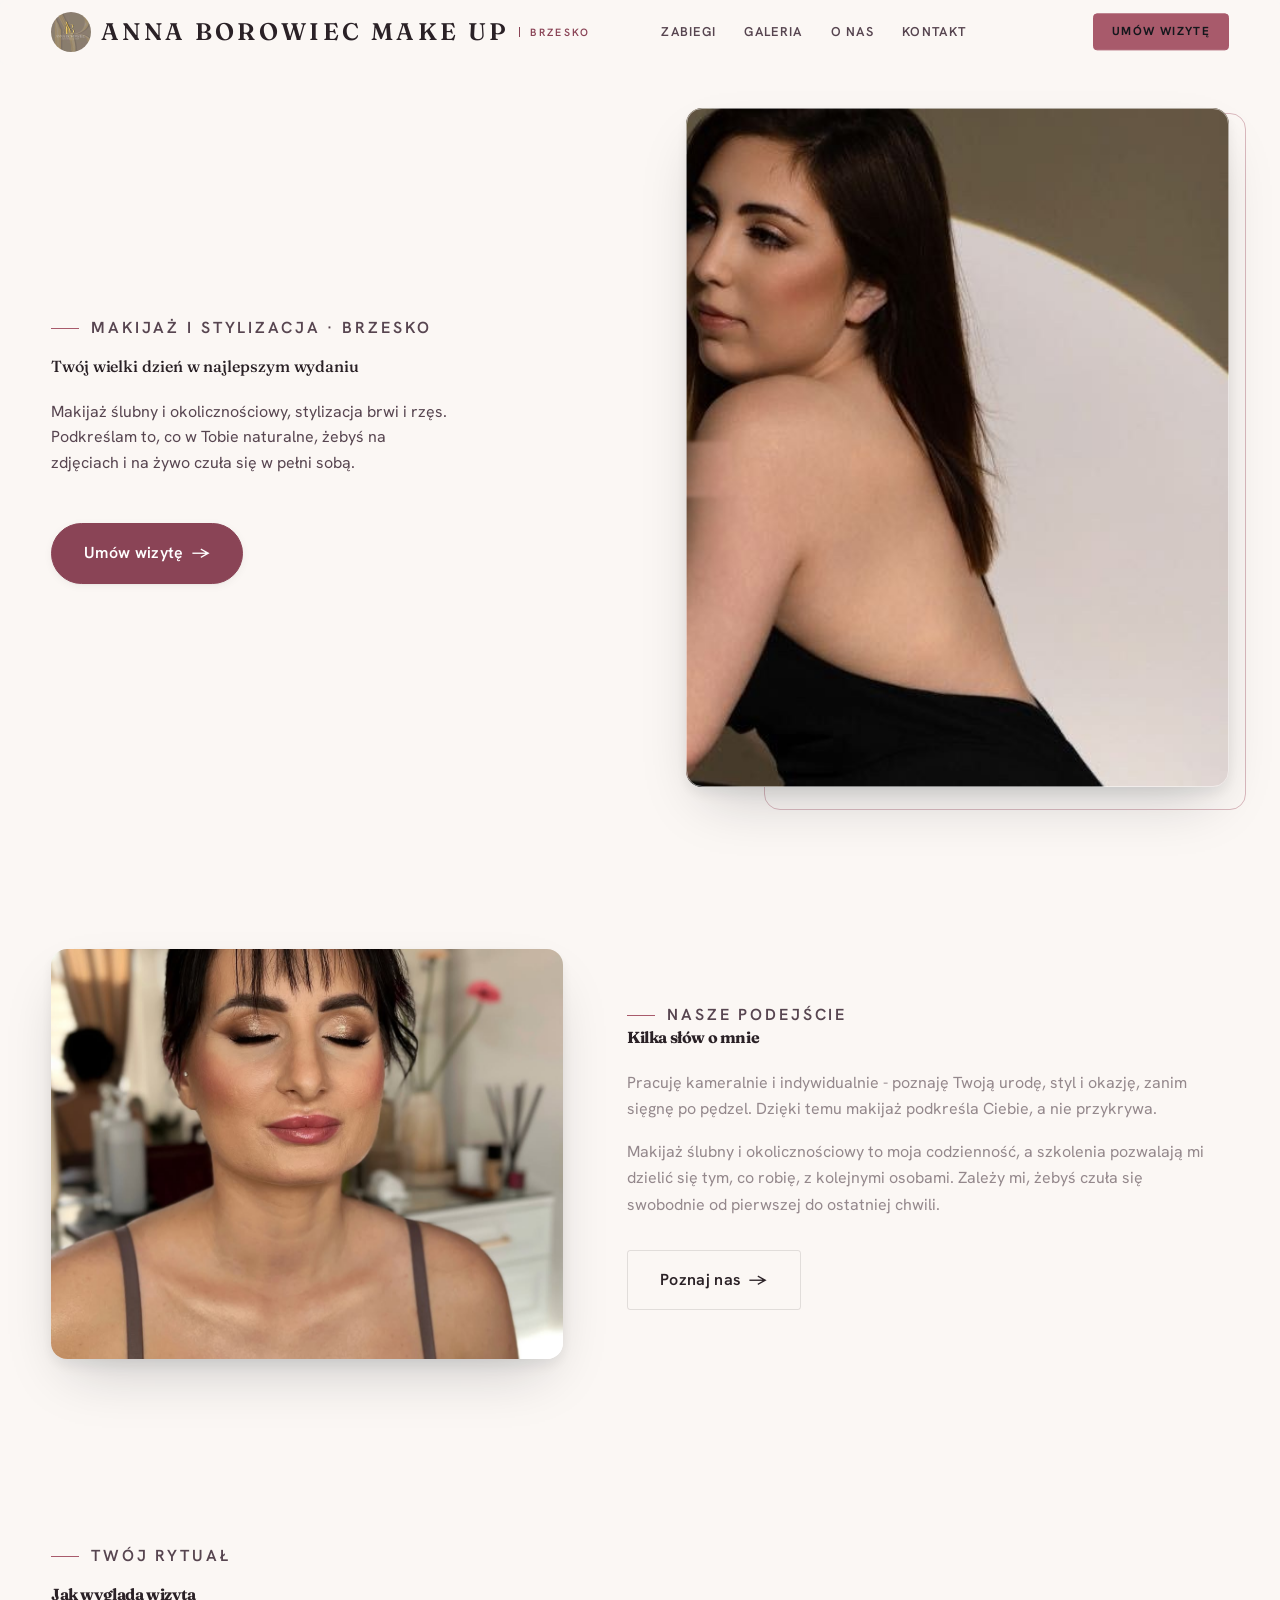
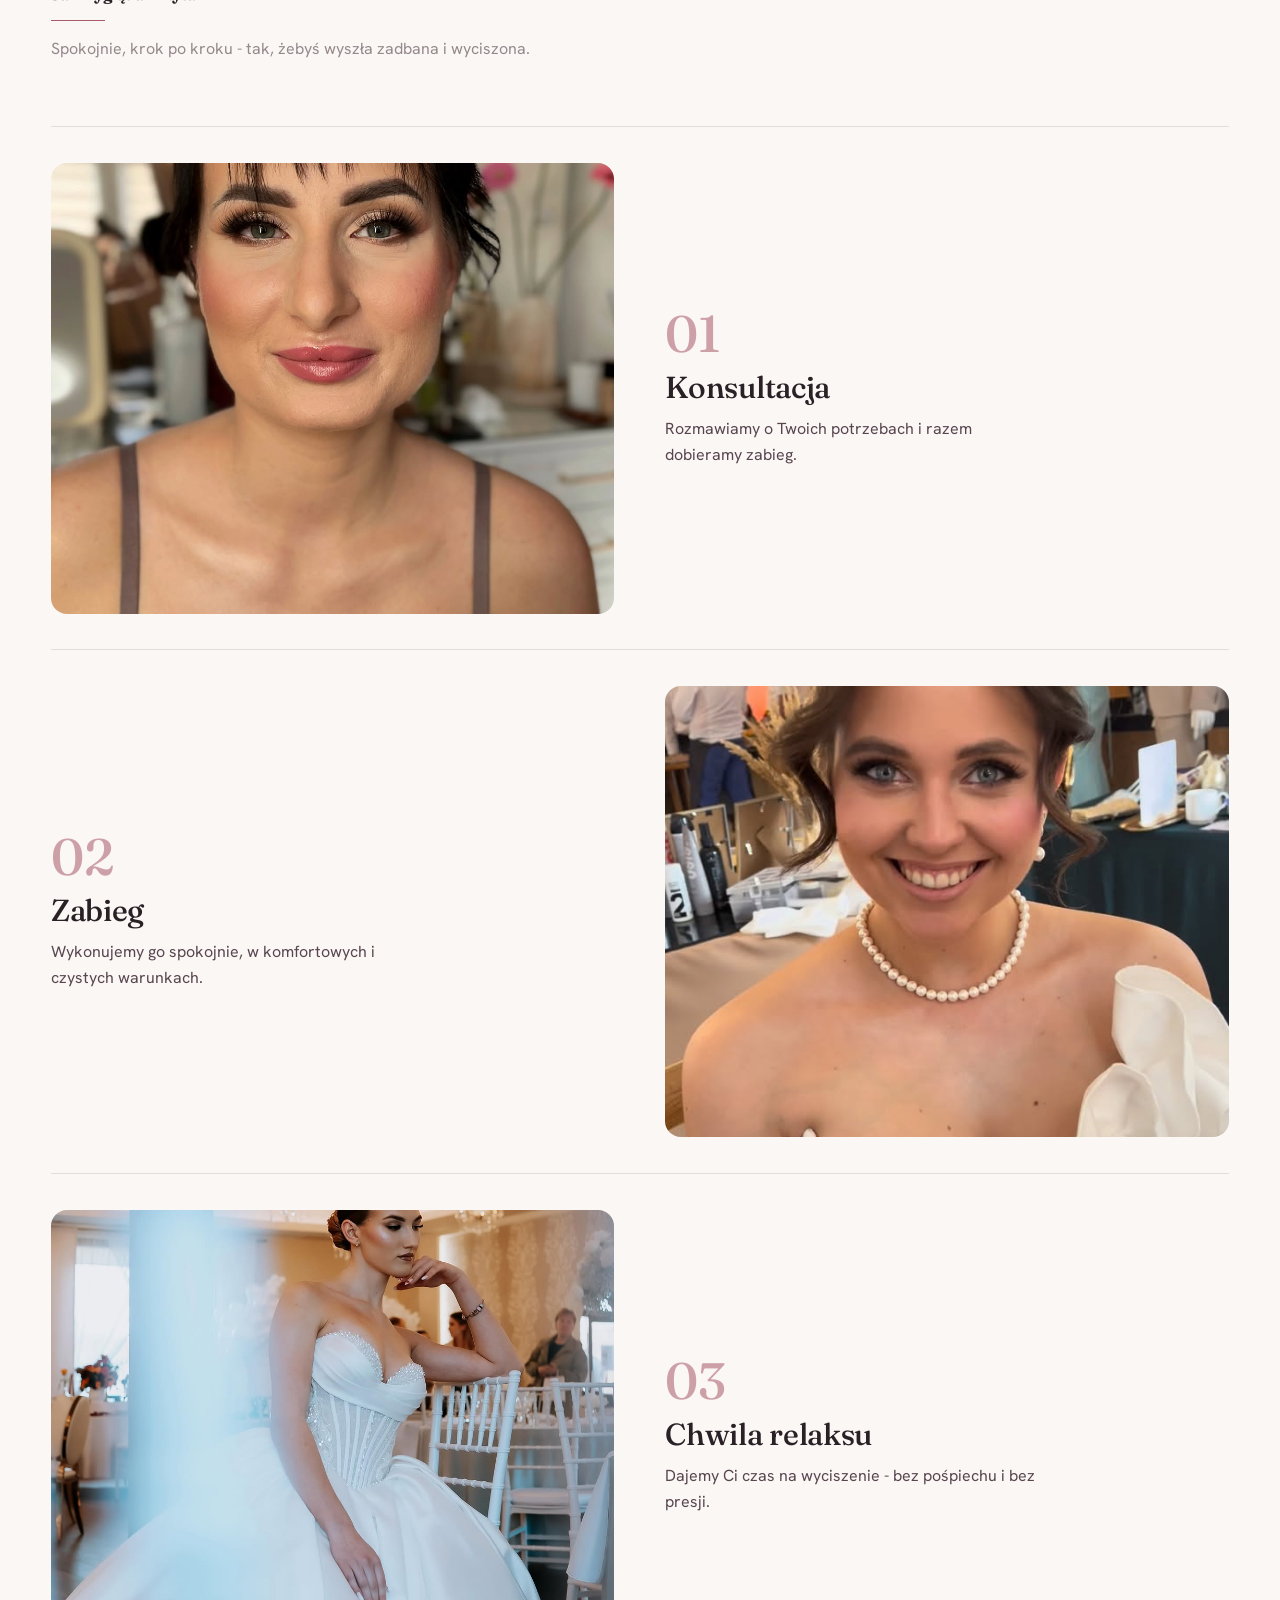
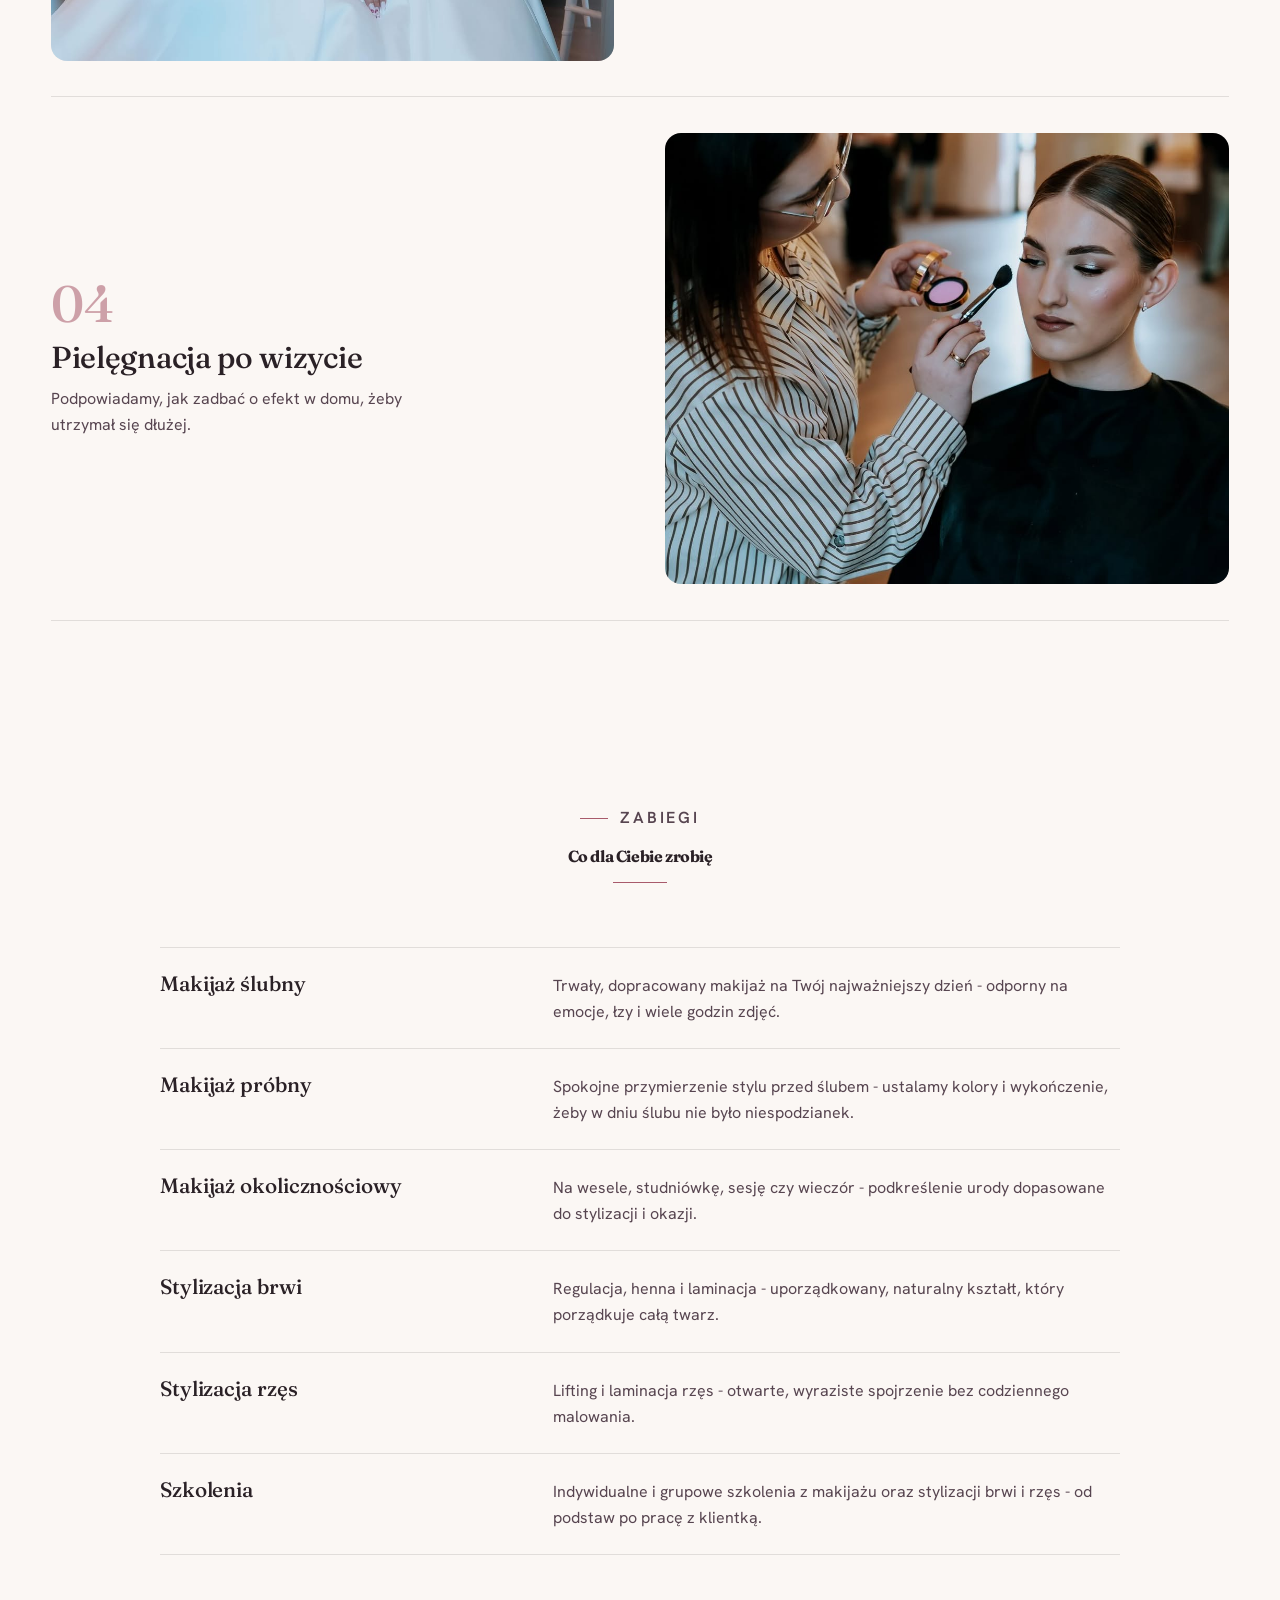
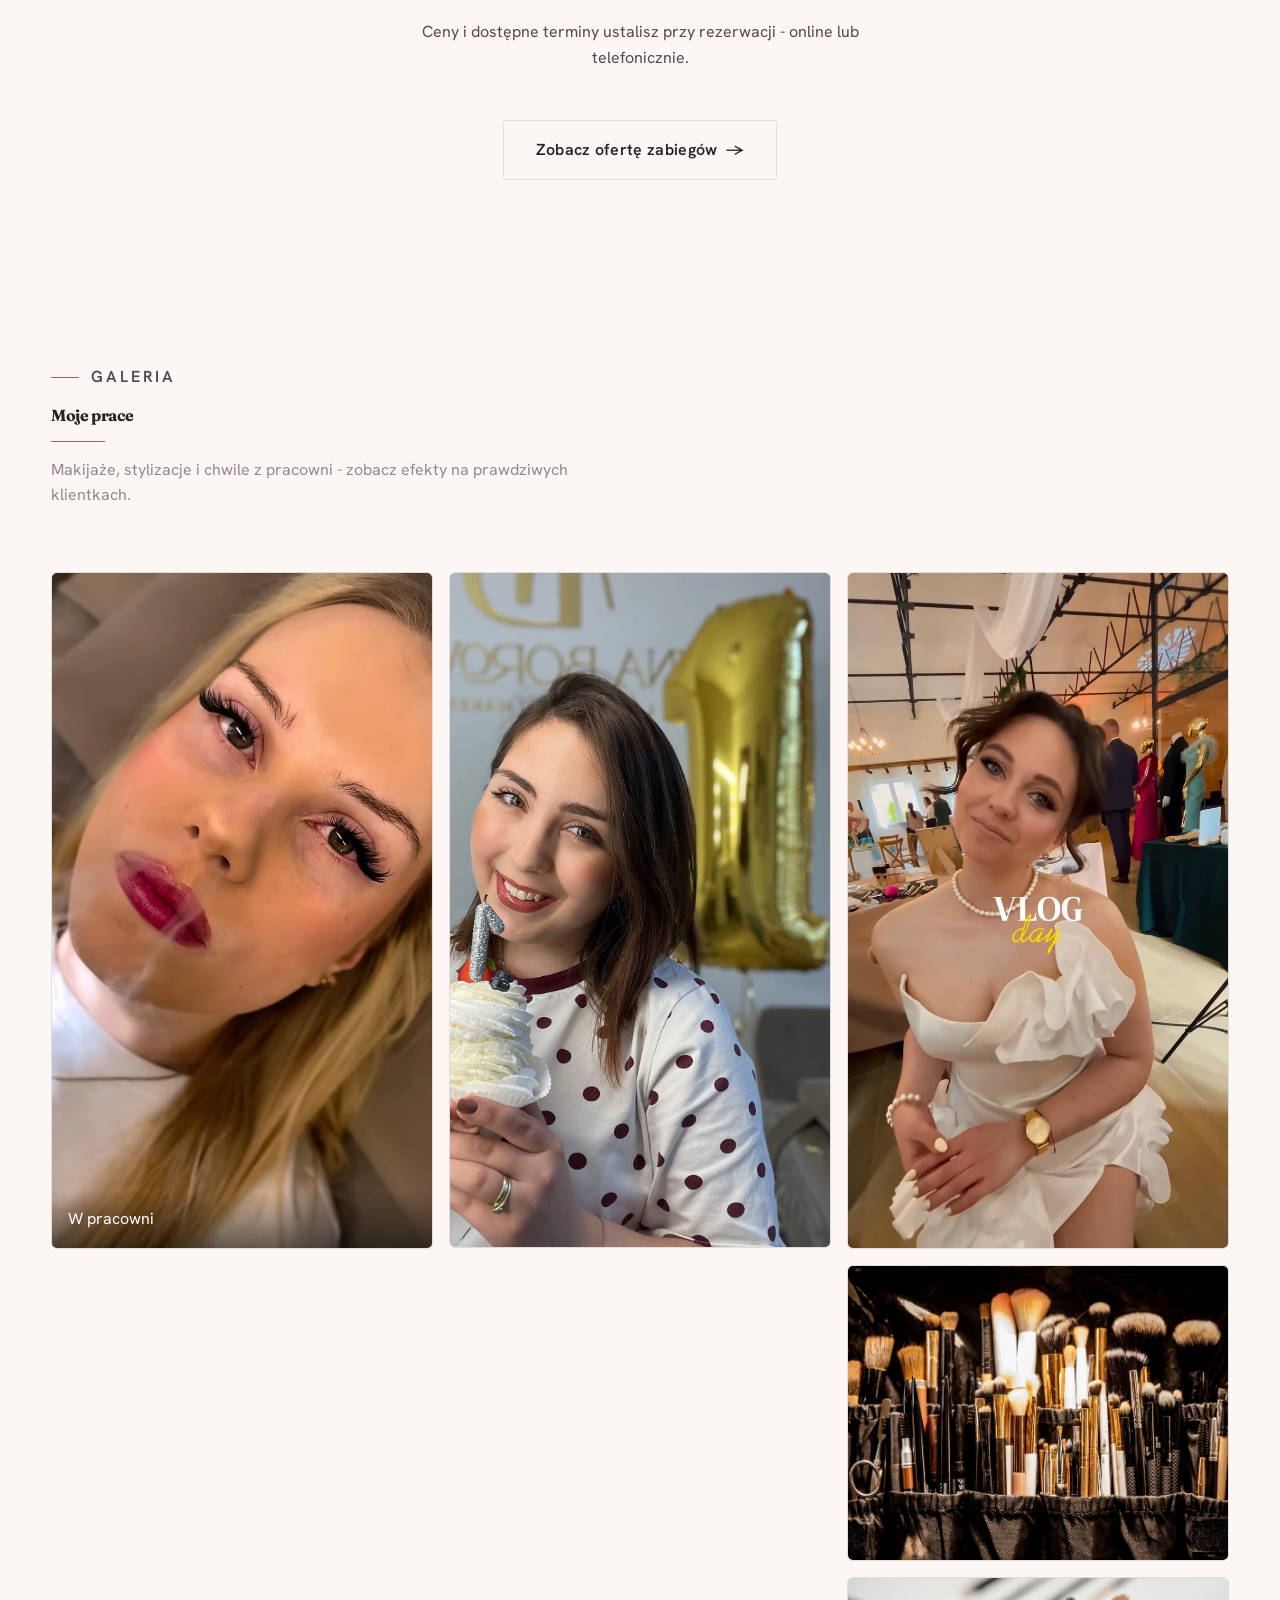
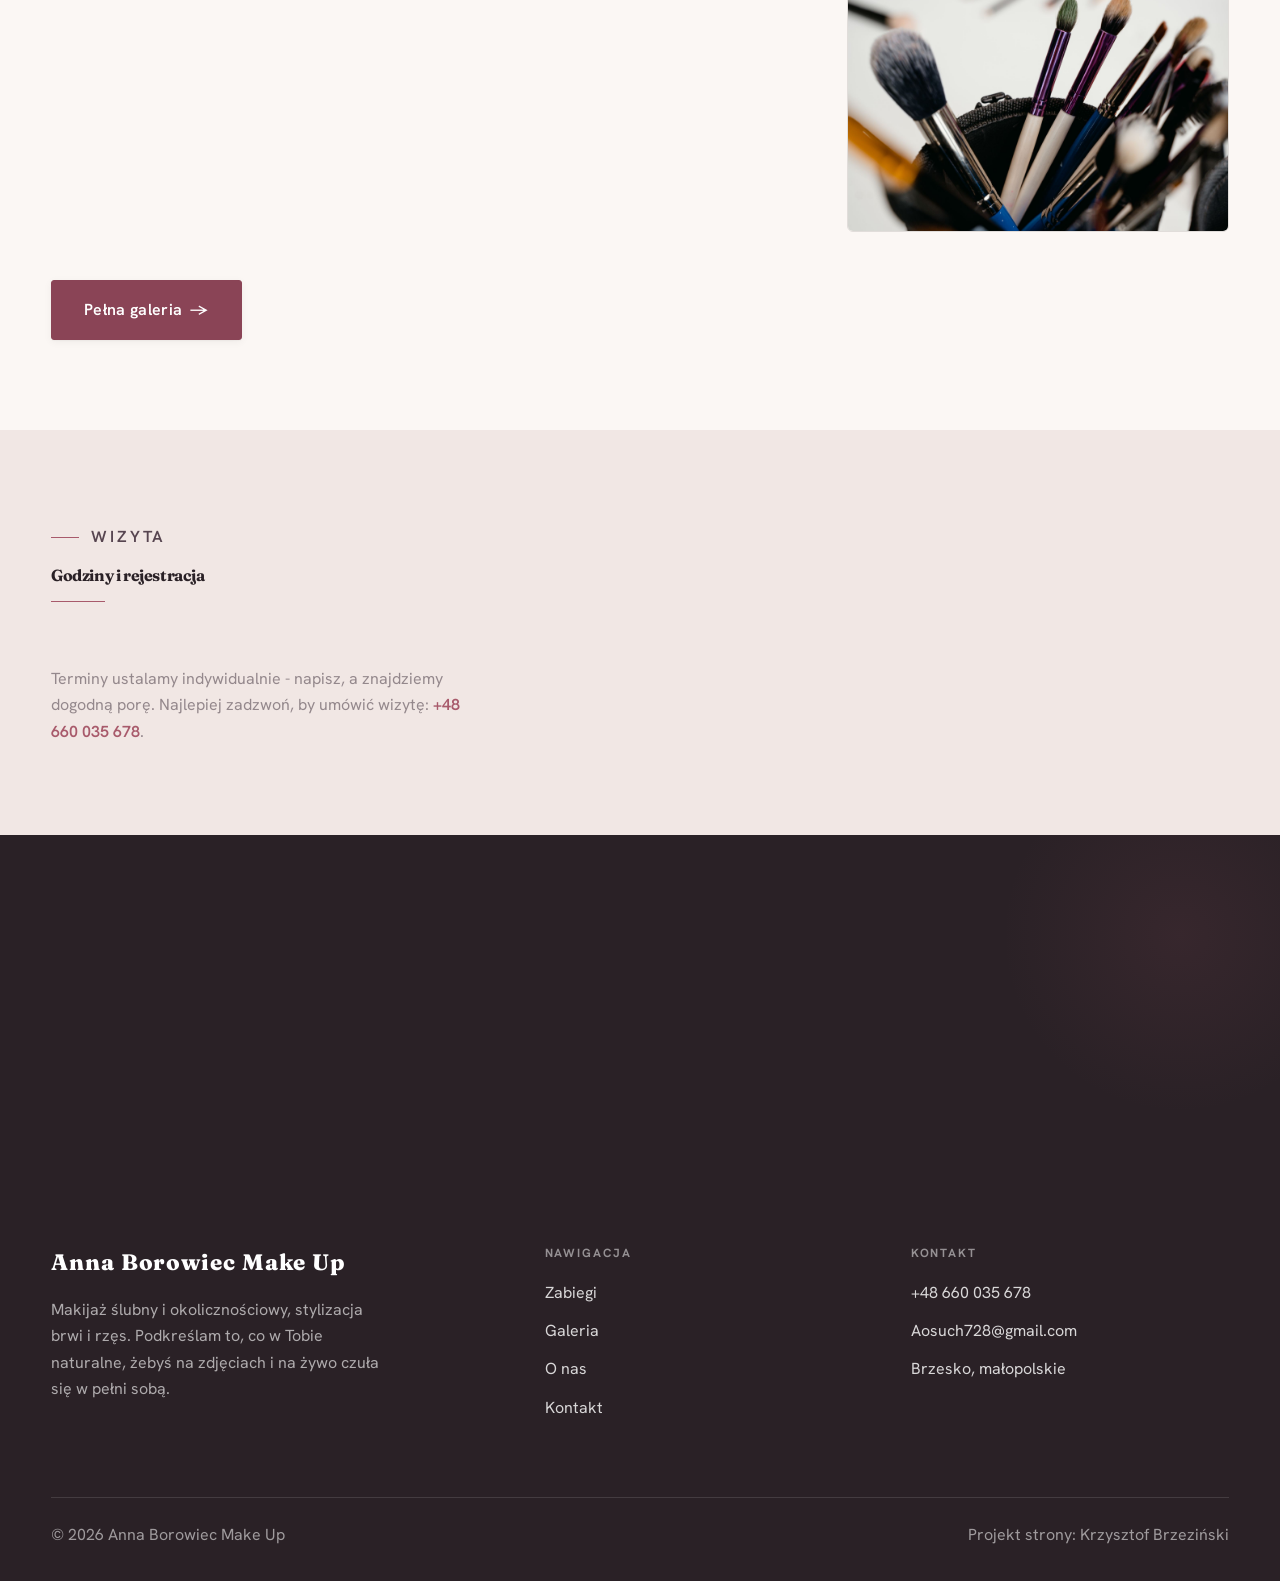
==== commit 2dc576c2: "[claude-edit][cmt:1238a06b-80a1-4be4-86d3-d40761911084] logo AB z Booksy w nav + hero ze zdjęciem wł" ====
--- a/index.html
+++ b/index.html
@@ -14,7 +14,7 @@
 
 <header class="nav">
   <div class="wrap nav-inner">
-    <a class="brand" href="index.html"><span class="name">Anna Borowiec Make Up</span><span class="sub">Brzesko</span></a>
+    <a class="brand" href="index.html"><img class="brand-logo" src="img/logo.jpg" alt="Anna Borowiec Make Up - logo AB"><span class="name">Anna Borowiec Make Up</span><span class="sub">Brzesko</span></a>
     <nav class="nav-links">
       <a href="oferta.html">Zabiegi</a>
       <a href="realizacje.html">Galeria</a>
--- a/assets/styles.css
+++ b/assets/styles.css
@@ -601,3 +601,8 @@
 [style*="g13.jpg"]{background-position:38% 50%}
 img[src$="/g14.jpg"]{object-position:35% 52%}
 [style*="g14.jpg"]{background-position:35% 52%}
+
+/* === Logo AB (Booksy) w nav + hero ze zdjęciem właścicielki === */
+.brand-logo{border-radius:50%}                     /* logo kwadratowe z beżowym tłem -> okrągły monogram */
+.nav .brand{align-items:center}                    /* wyśrodkuj logo względem tekstu (nadpisuje baseline) */
+.hs-fig img{object-position:50% 12%}               /* mobile (kadr 5/4): trzymaj twarz w kadrze, tnij dół */
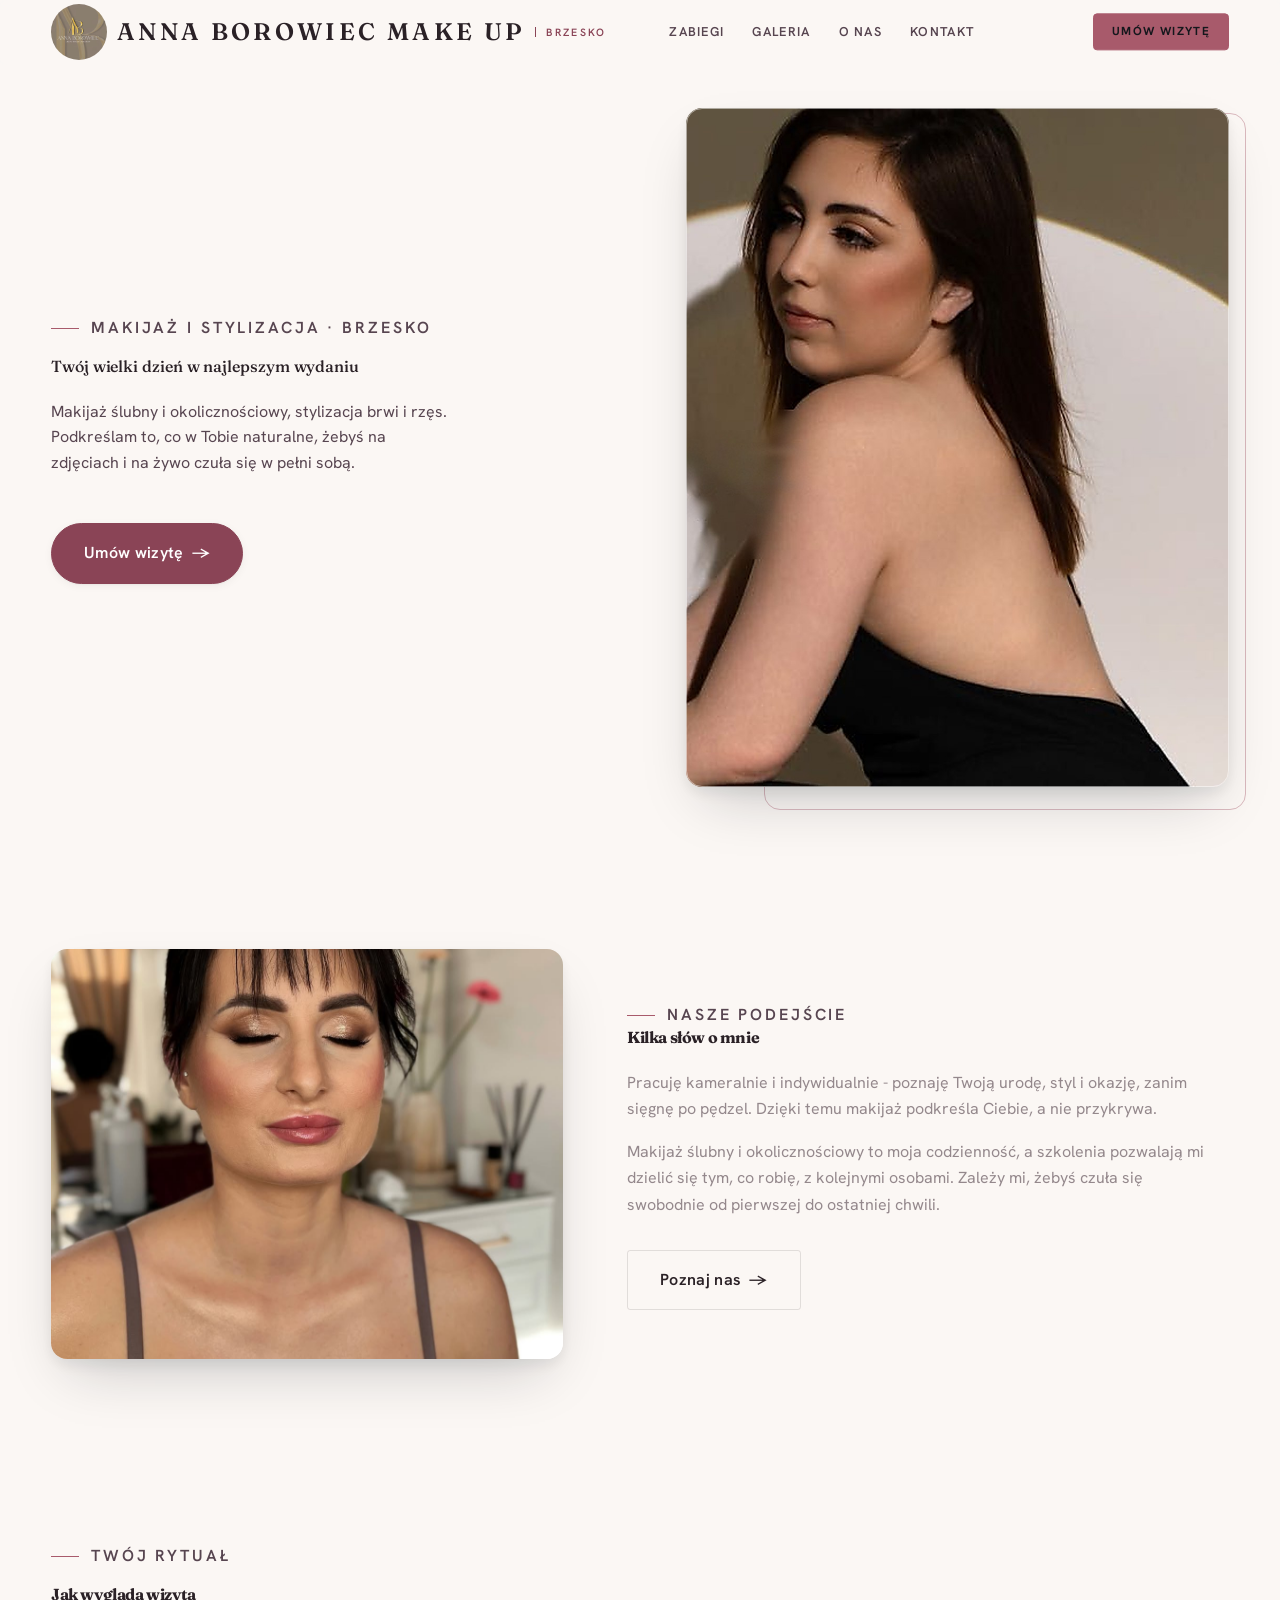
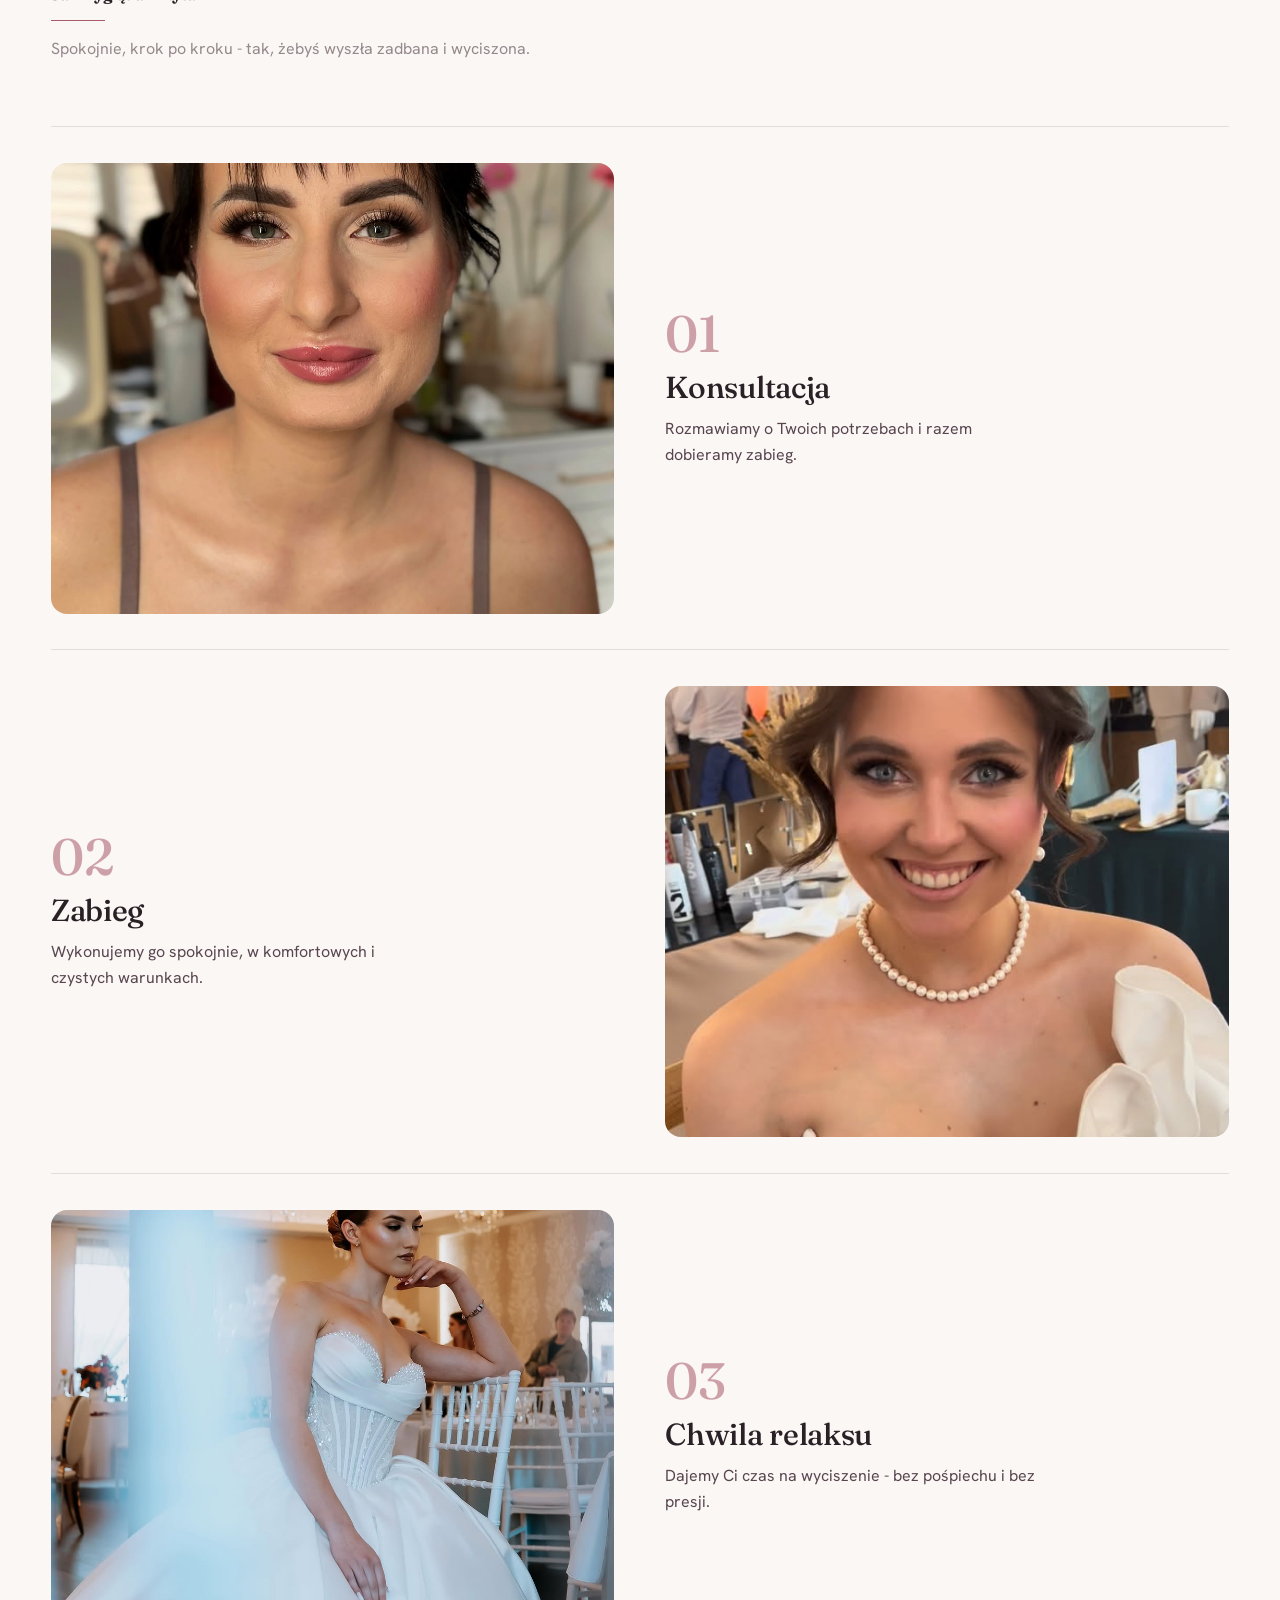
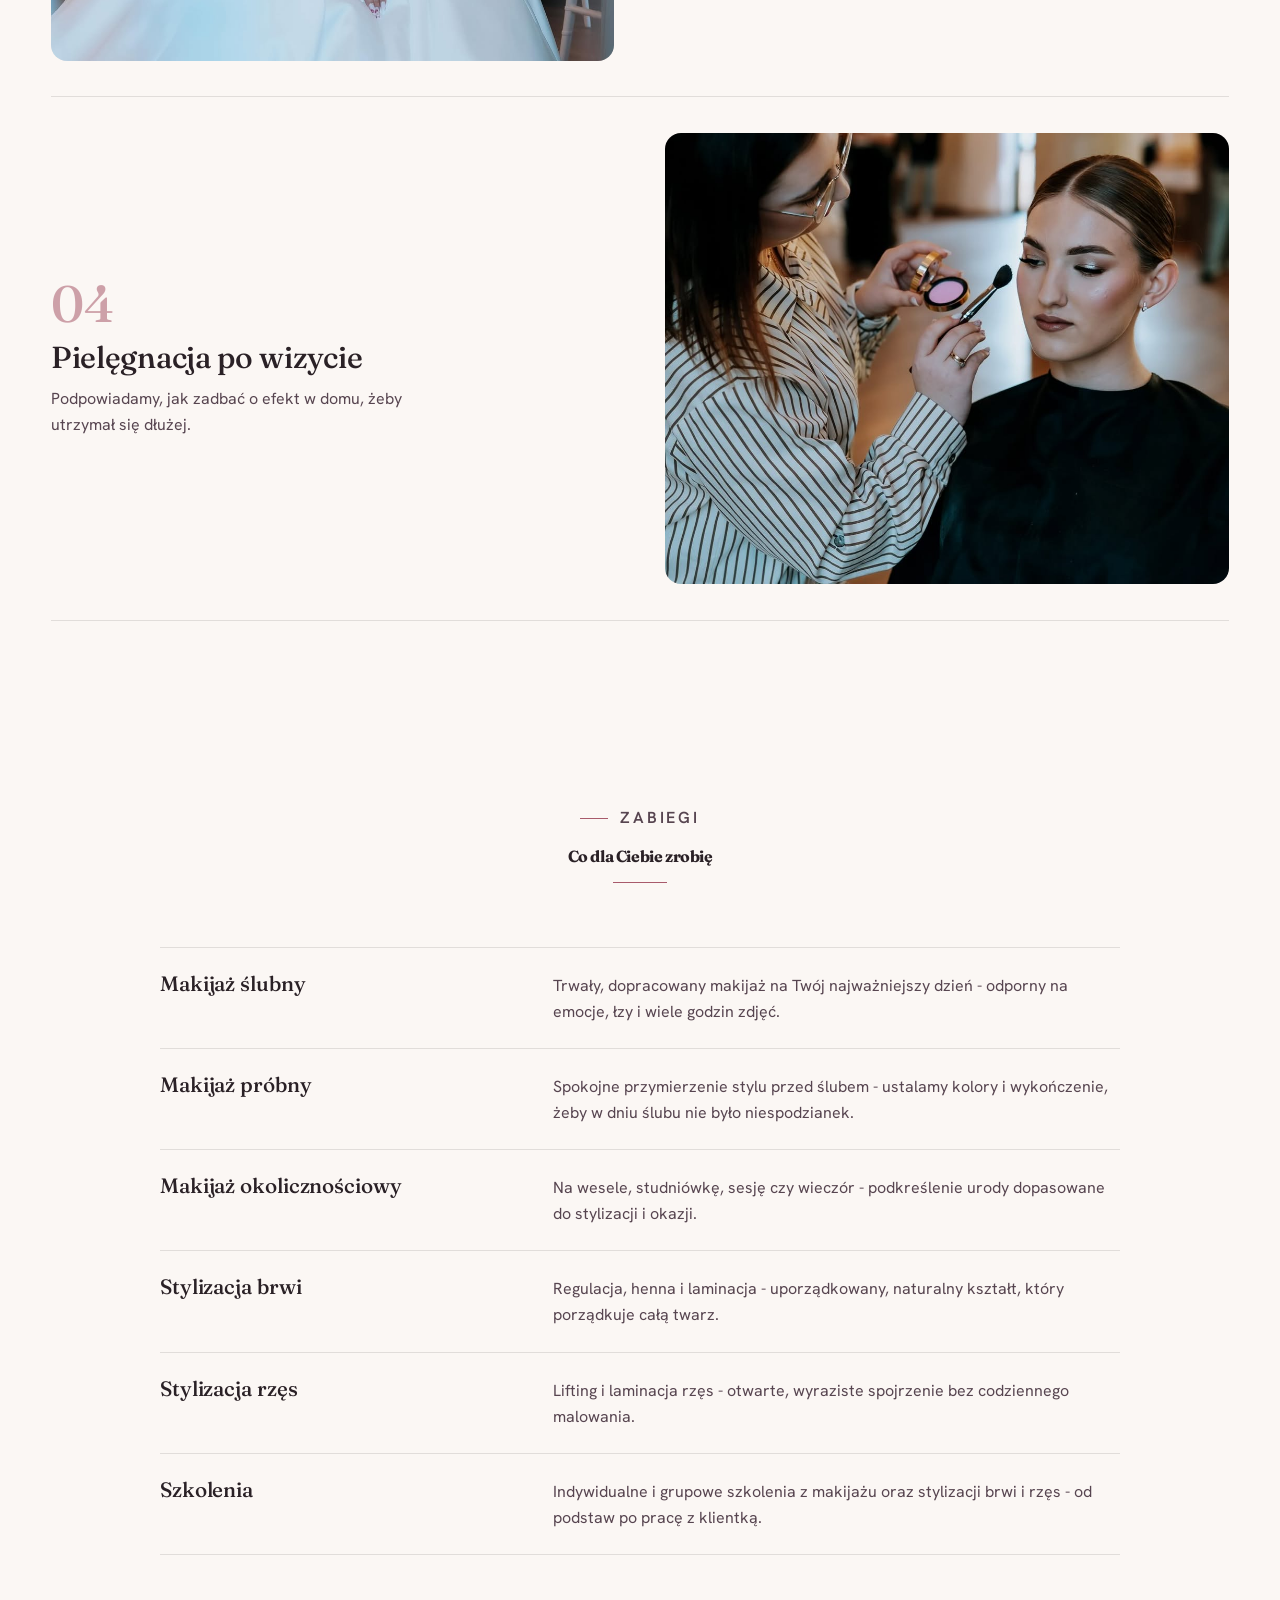
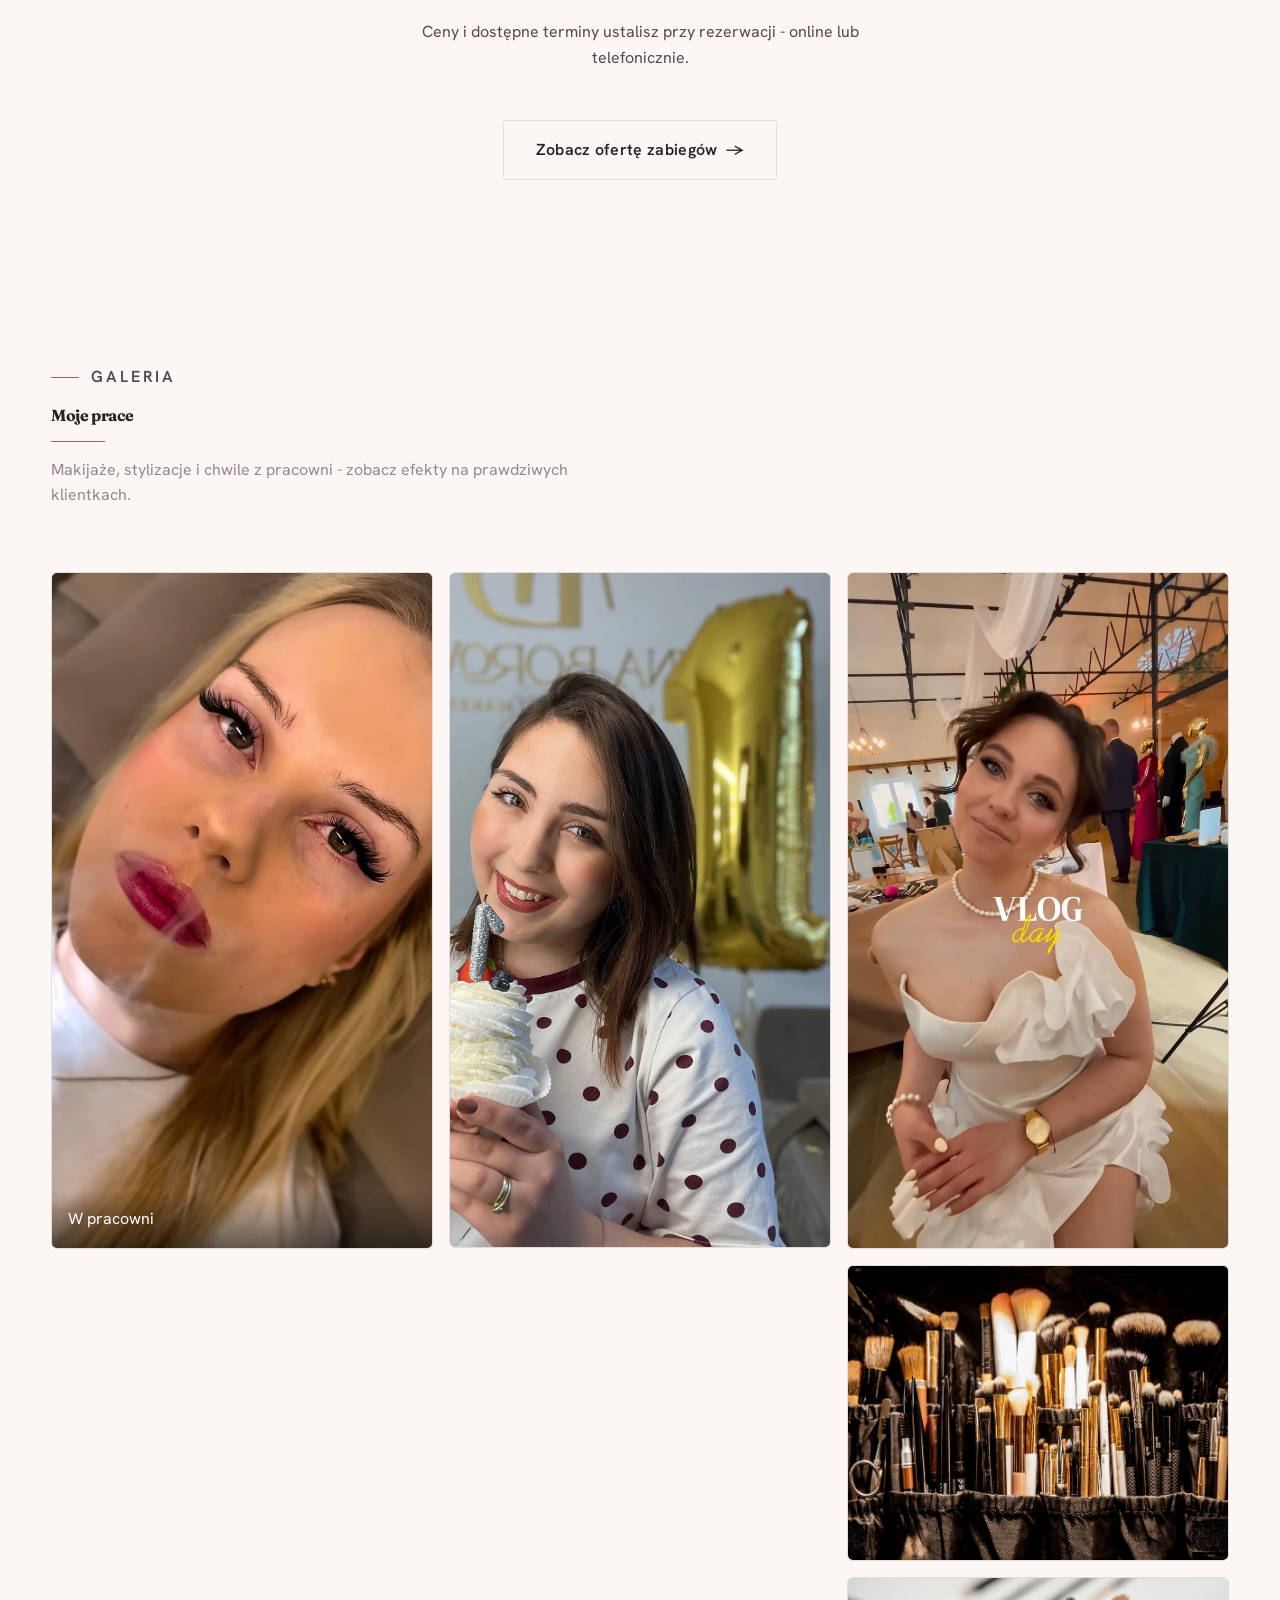
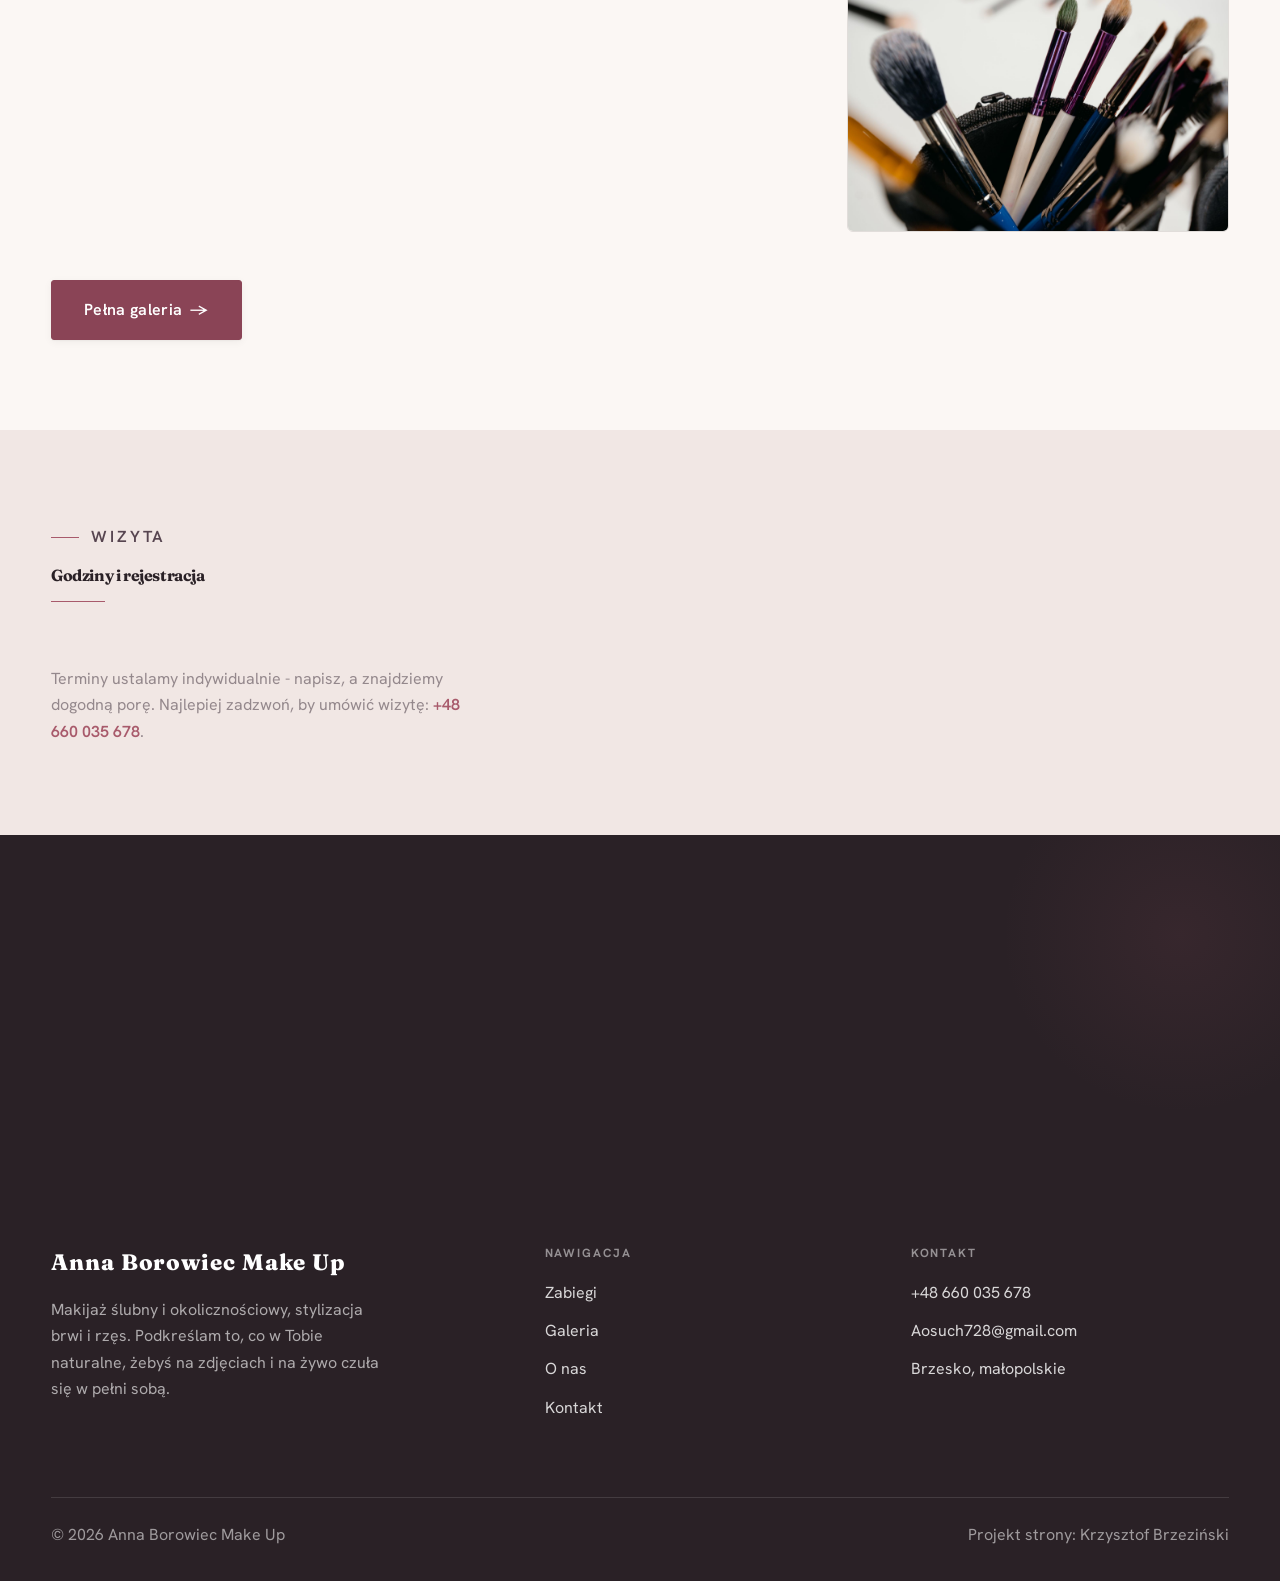
==== commit 1b983e9f: "Hero: pelny kadr z Booksy (twarz z marginesem, retusz napisu, upscale 1038px) + wieksze logo w nav (" ====
--- a/index.html
+++ b/index.html
@@ -8,7 +8,7 @@
 <link rel="preconnect" href="https://fonts.googleapis.com">
 <link rel="preconnect" href="https://fonts.gstatic.com" crossorigin>
 <link href="https://fonts.googleapis.com/css2?family=Fraunces:wght@500;600;700&family=Hanken+Grotesk:wght@400;500;600&display=swap" rel="stylesheet">
-<link rel="stylesheet" href="assets/styles.css">
+<link rel="stylesheet" href="assets/styles.css?v=3">
 </head>
 <body>
 
@@ -34,7 +34,7 @@
       <p class="hs-lead">Makijaż ślubny i okolicznościowy, stylizacja brwi i rzęs. Podkreślam to, co w Tobie naturalne, żebyś na zdjęciach i na żywo czuła się w pełni sobą.</p>
       <a href="kontakt.html" class="btn btn-accent hs-cta">Umów wizytę <span class="arr">→</span></a>
     </div>
-    <figure class="hs-fig reveal"><img src="img/hero.jpg" alt="Anna Borowiec Make Up"></figure>
+    <figure class="hs-fig reveal"><img src="img/hero.jpg?v=2" alt="Anna Borowiec Make Up"></figure>
   </div>
 </section>
 <section>
--- a/assets/styles.css
+++ b/assets/styles.css
@@ -401,8 +401,8 @@
 @media(max-width:760px){.gateways{grid-template-columns:1fr}.gateway{aspect-ratio:16/10}}
 
 /* 8) LOGO klienta w nagłówku (gdy podane --logo) */
-.brand-logo{height:40px;width:auto;max-width:220px;object-fit:contain;display:block}
-.nav.is-stuck .brand-logo{height:34px}
+.brand-logo{height:56px;width:auto;max-width:220px;object-fit:contain;display:block}
+.nav.is-stuck .brand-logo{height:46px}
 @media(max-width:680px){.brand-logo{height:32px}}
 
 /* === rodzina: wellness === */
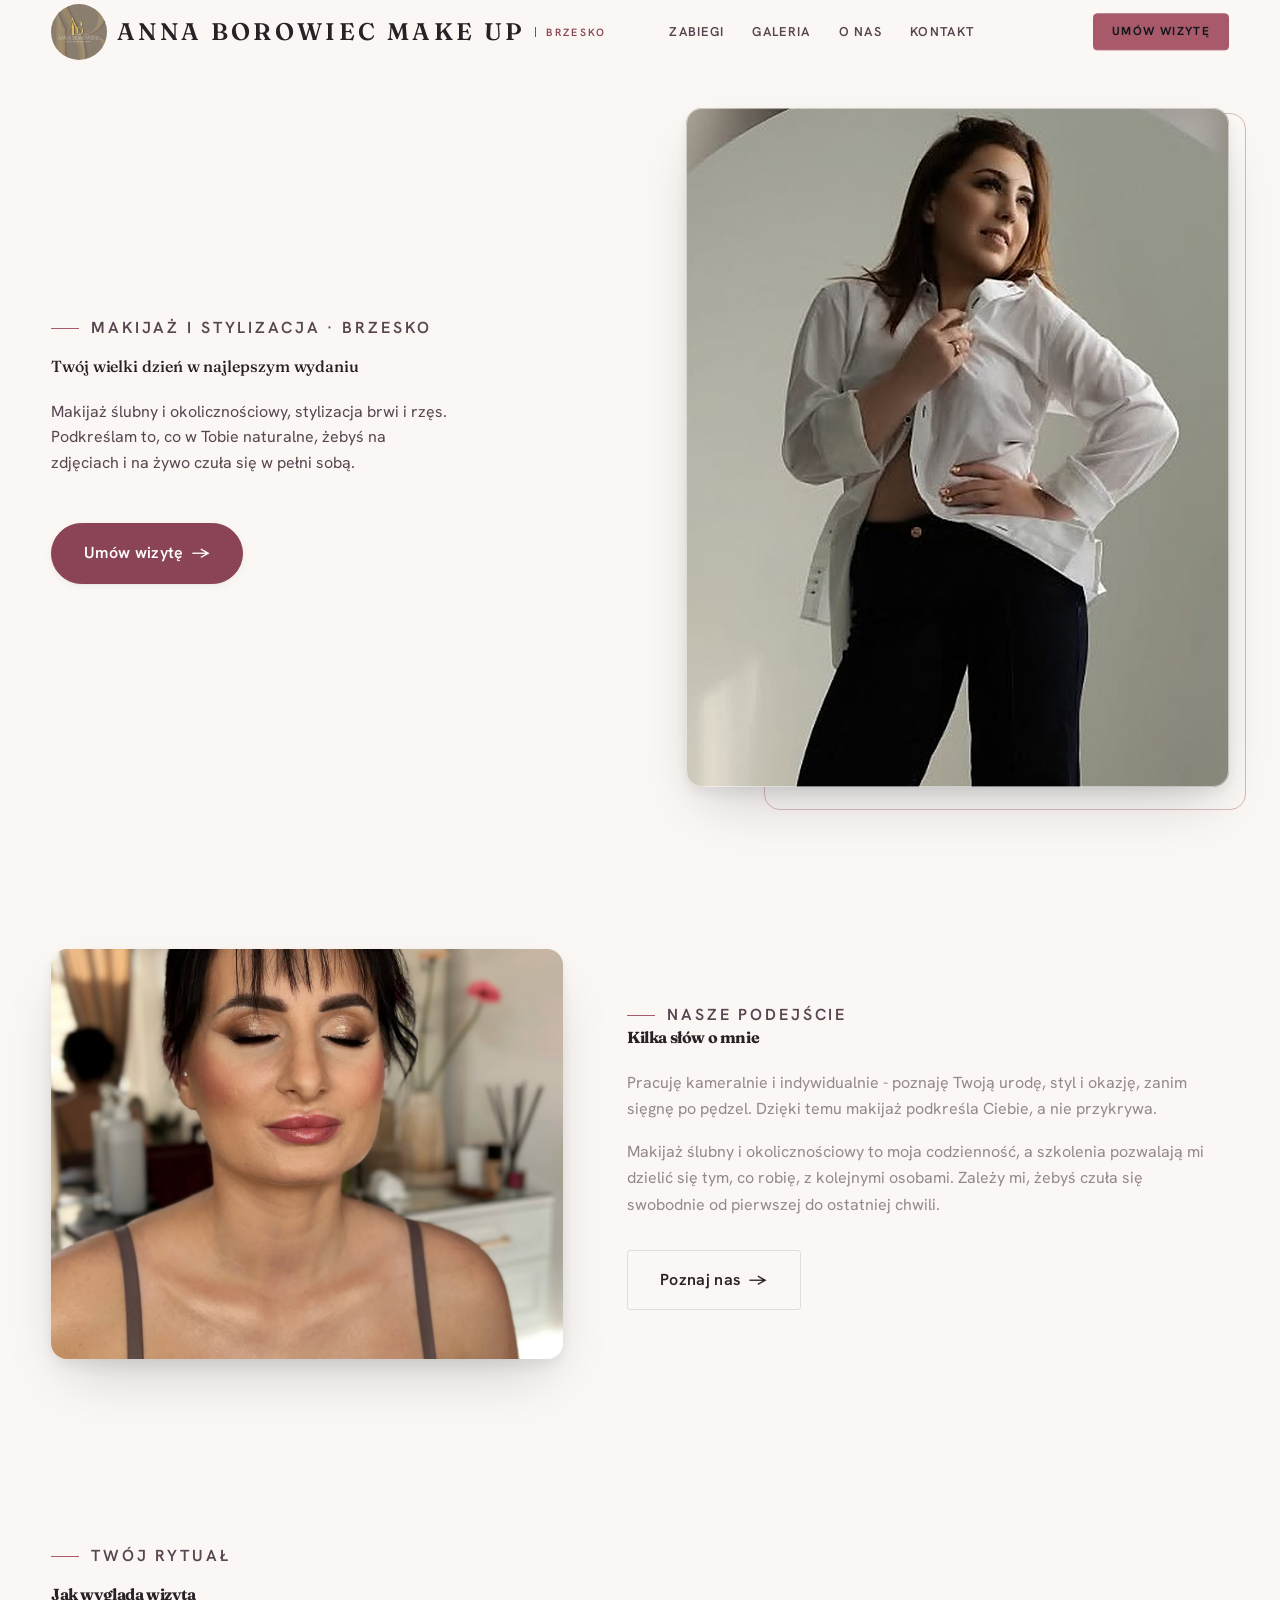
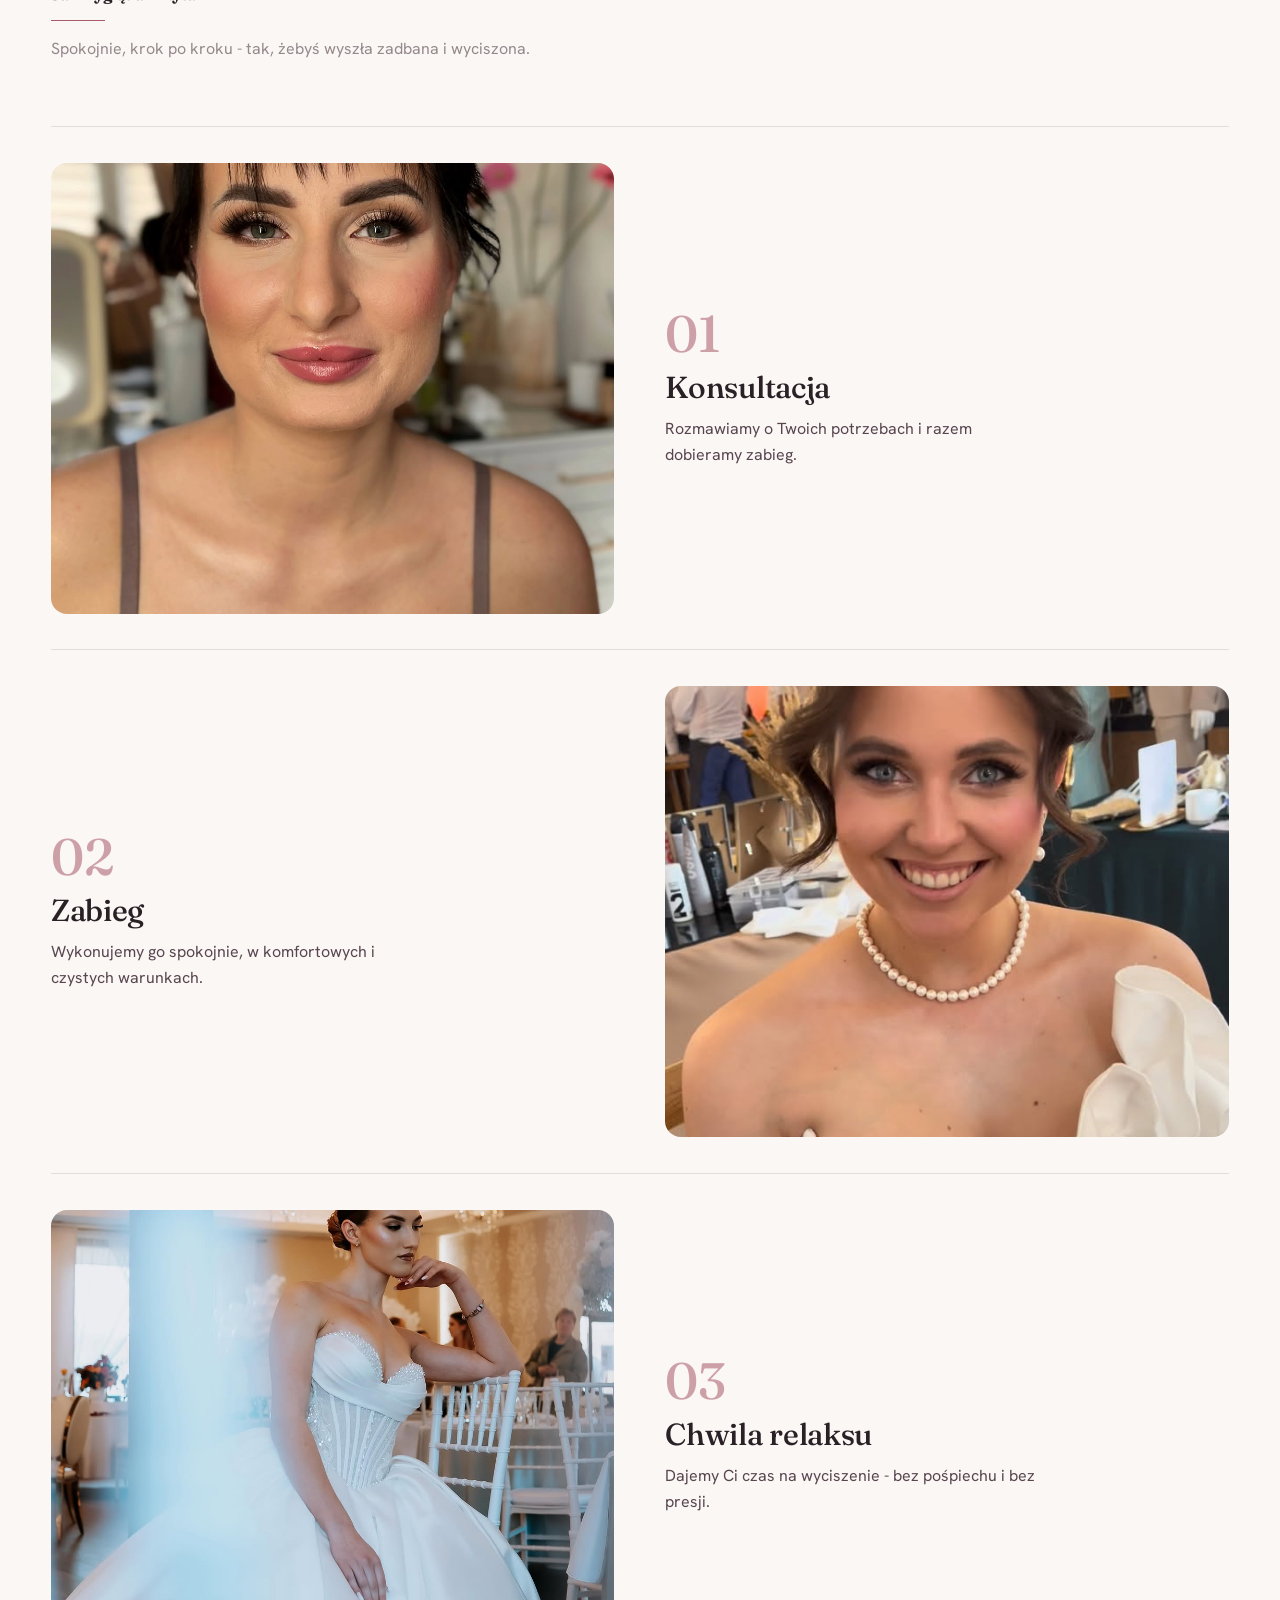
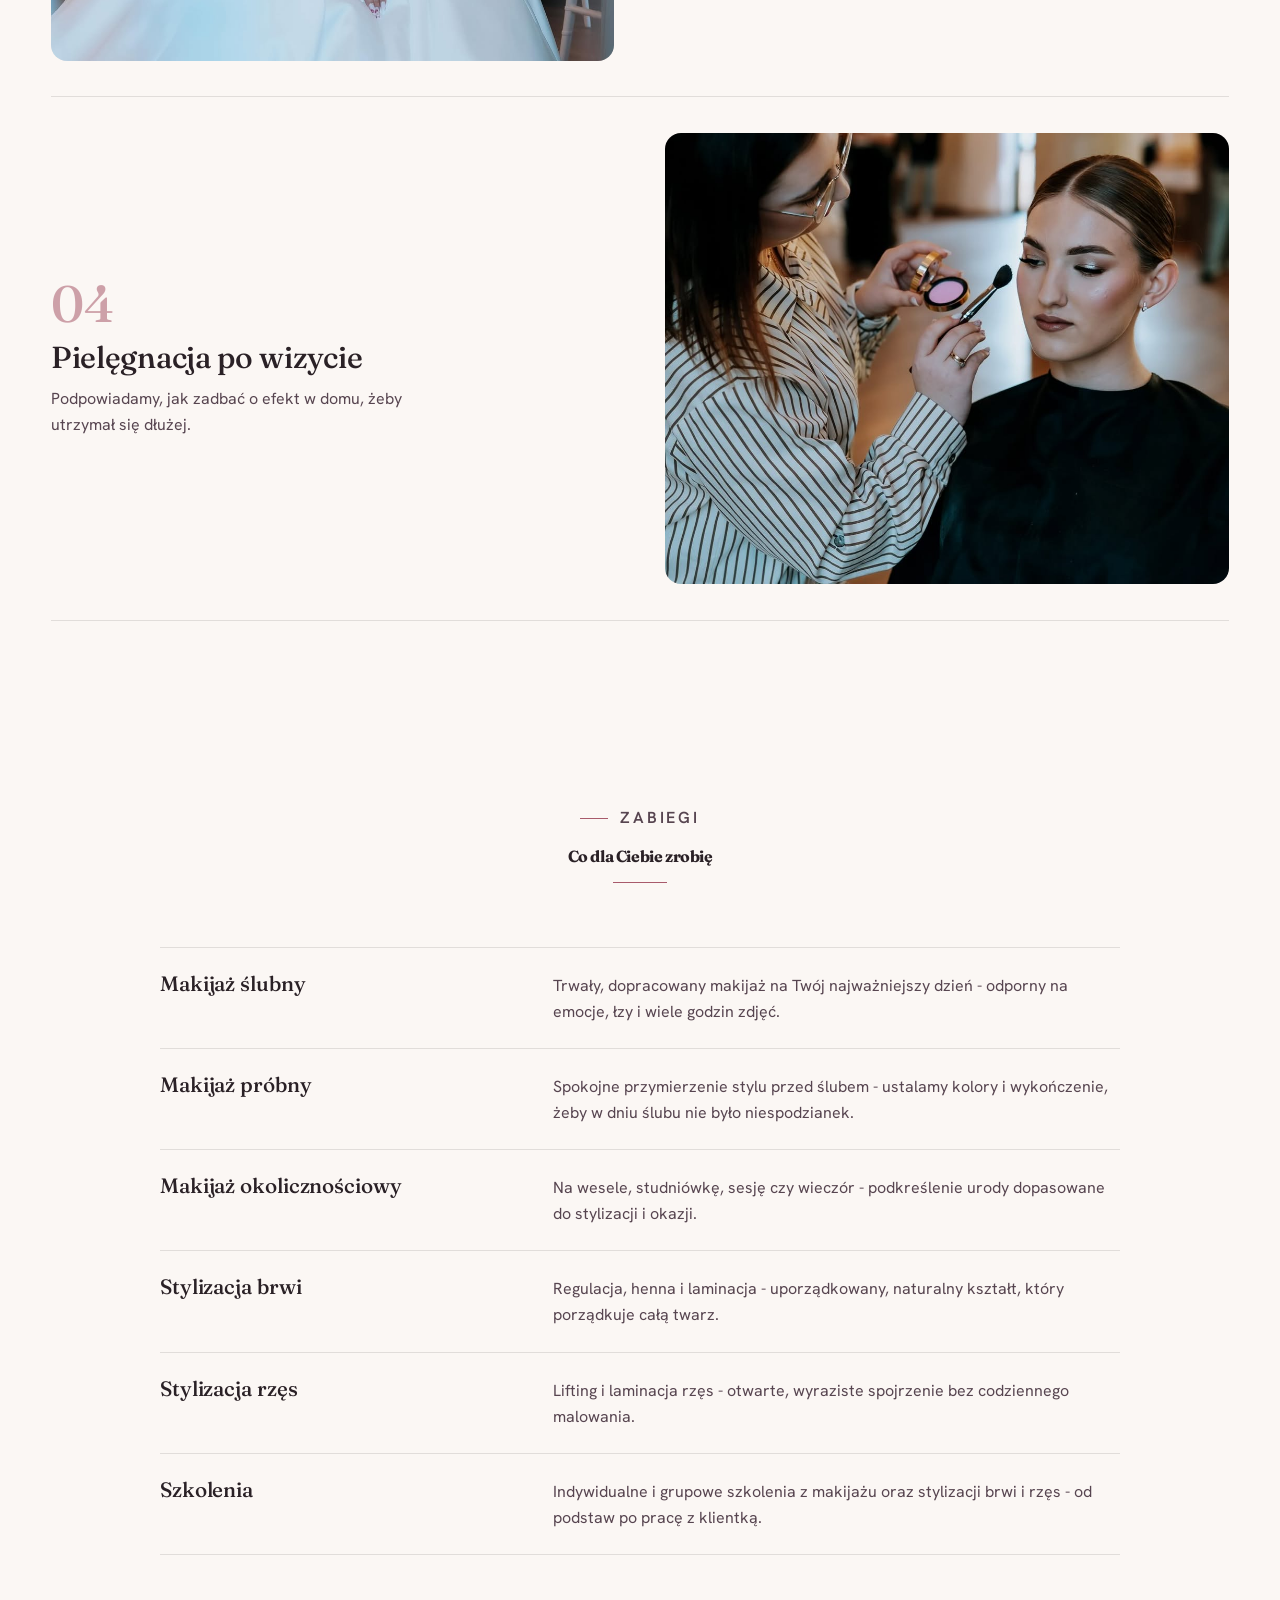
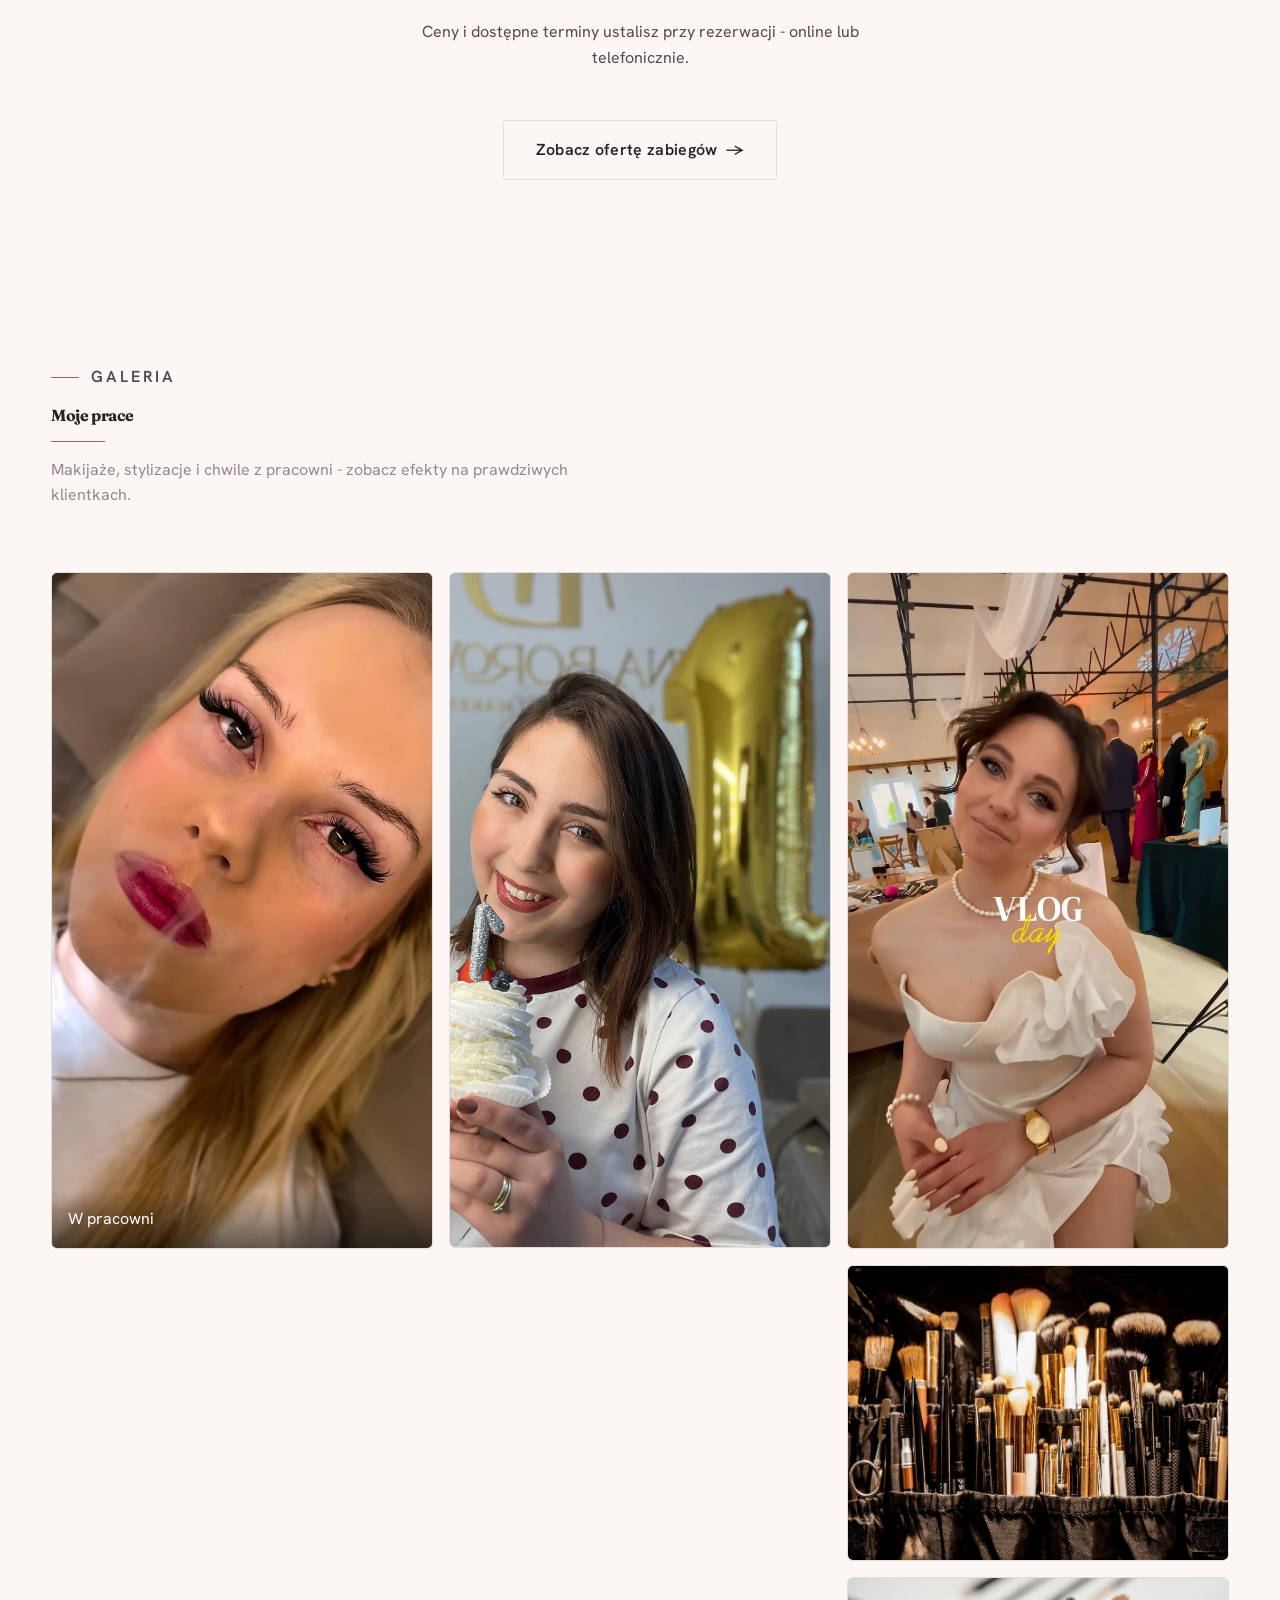
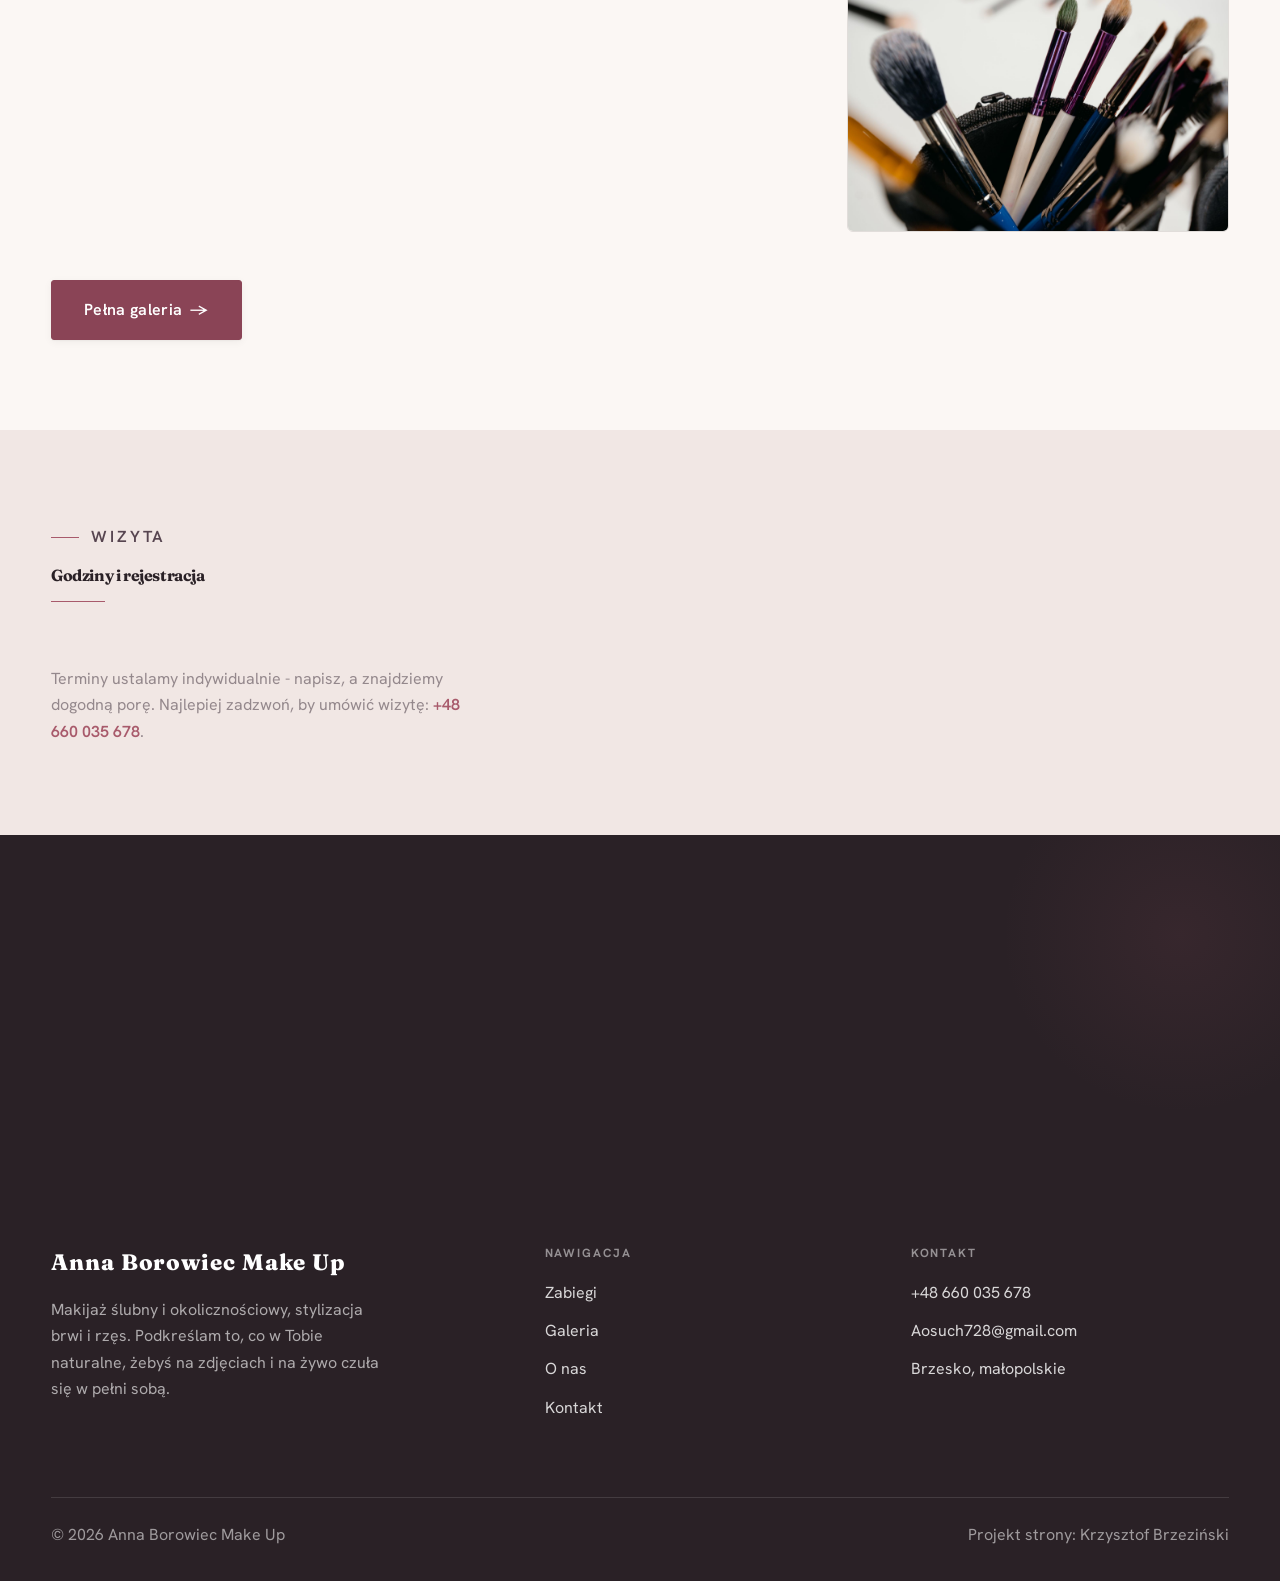
==== commit cb3fe457: "[claude-edit][cmt:6b041dce-2951-4c04-94e0-cddd6313d1fb] hero = ostre zdjecie profilowe z IG (1050px " ====
--- a/index.html
+++ b/index.html
@@ -34,7 +34,7 @@
       <p class="hs-lead">Makijaż ślubny i okolicznościowy, stylizacja brwi i rzęs. Podkreślam to, co w Tobie naturalne, żebyś na zdjęciach i na żywo czuła się w pełni sobą.</p>
       <a href="kontakt.html" class="btn btn-accent hs-cta">Umów wizytę <span class="arr">→</span></a>
     </div>
-    <figure class="hs-fig reveal"><img src="img/hero.jpg?v=2" alt="Anna Borowiec Make Up"></figure>
+    <figure class="hs-fig reveal"><img src="img/hero.jpg?v=3" alt="Anna Borowiec - stylistka brwi, rzęs i makijażu"></figure>
   </div>
 </section>
 <section>
